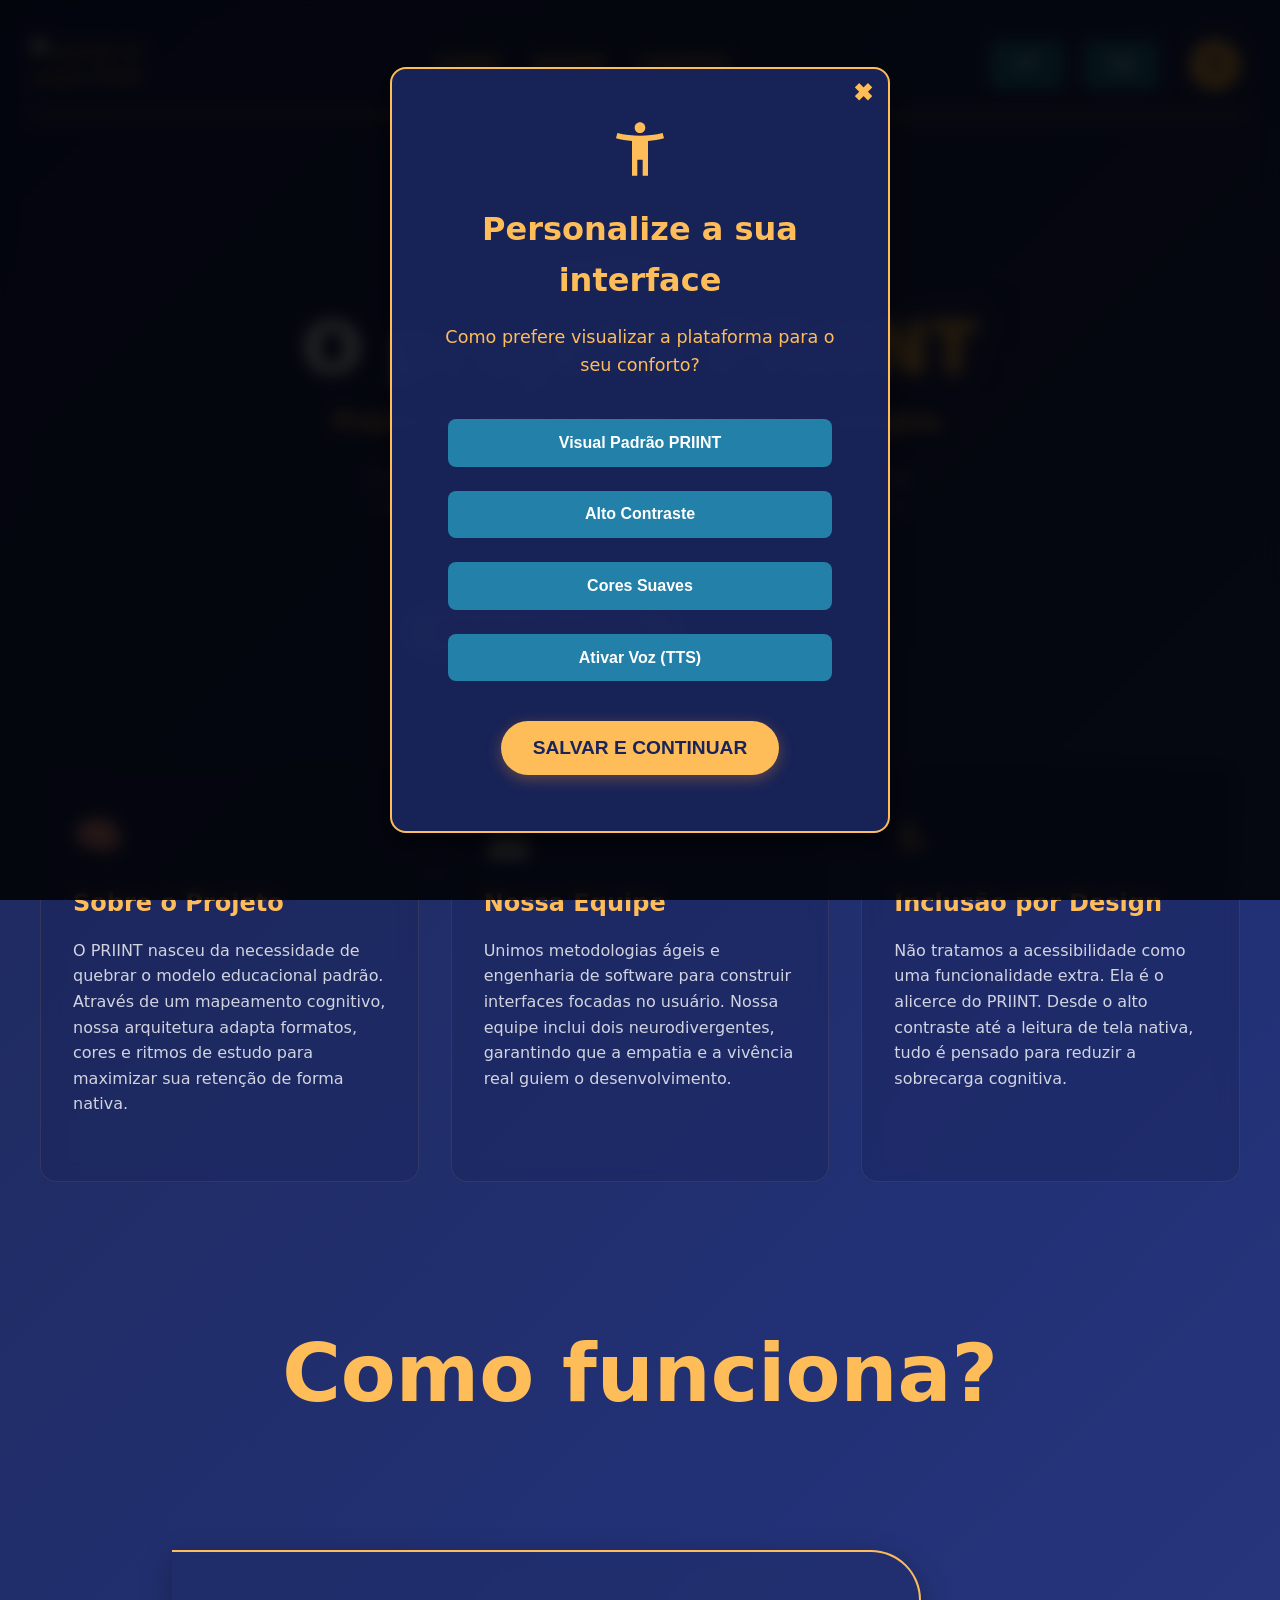
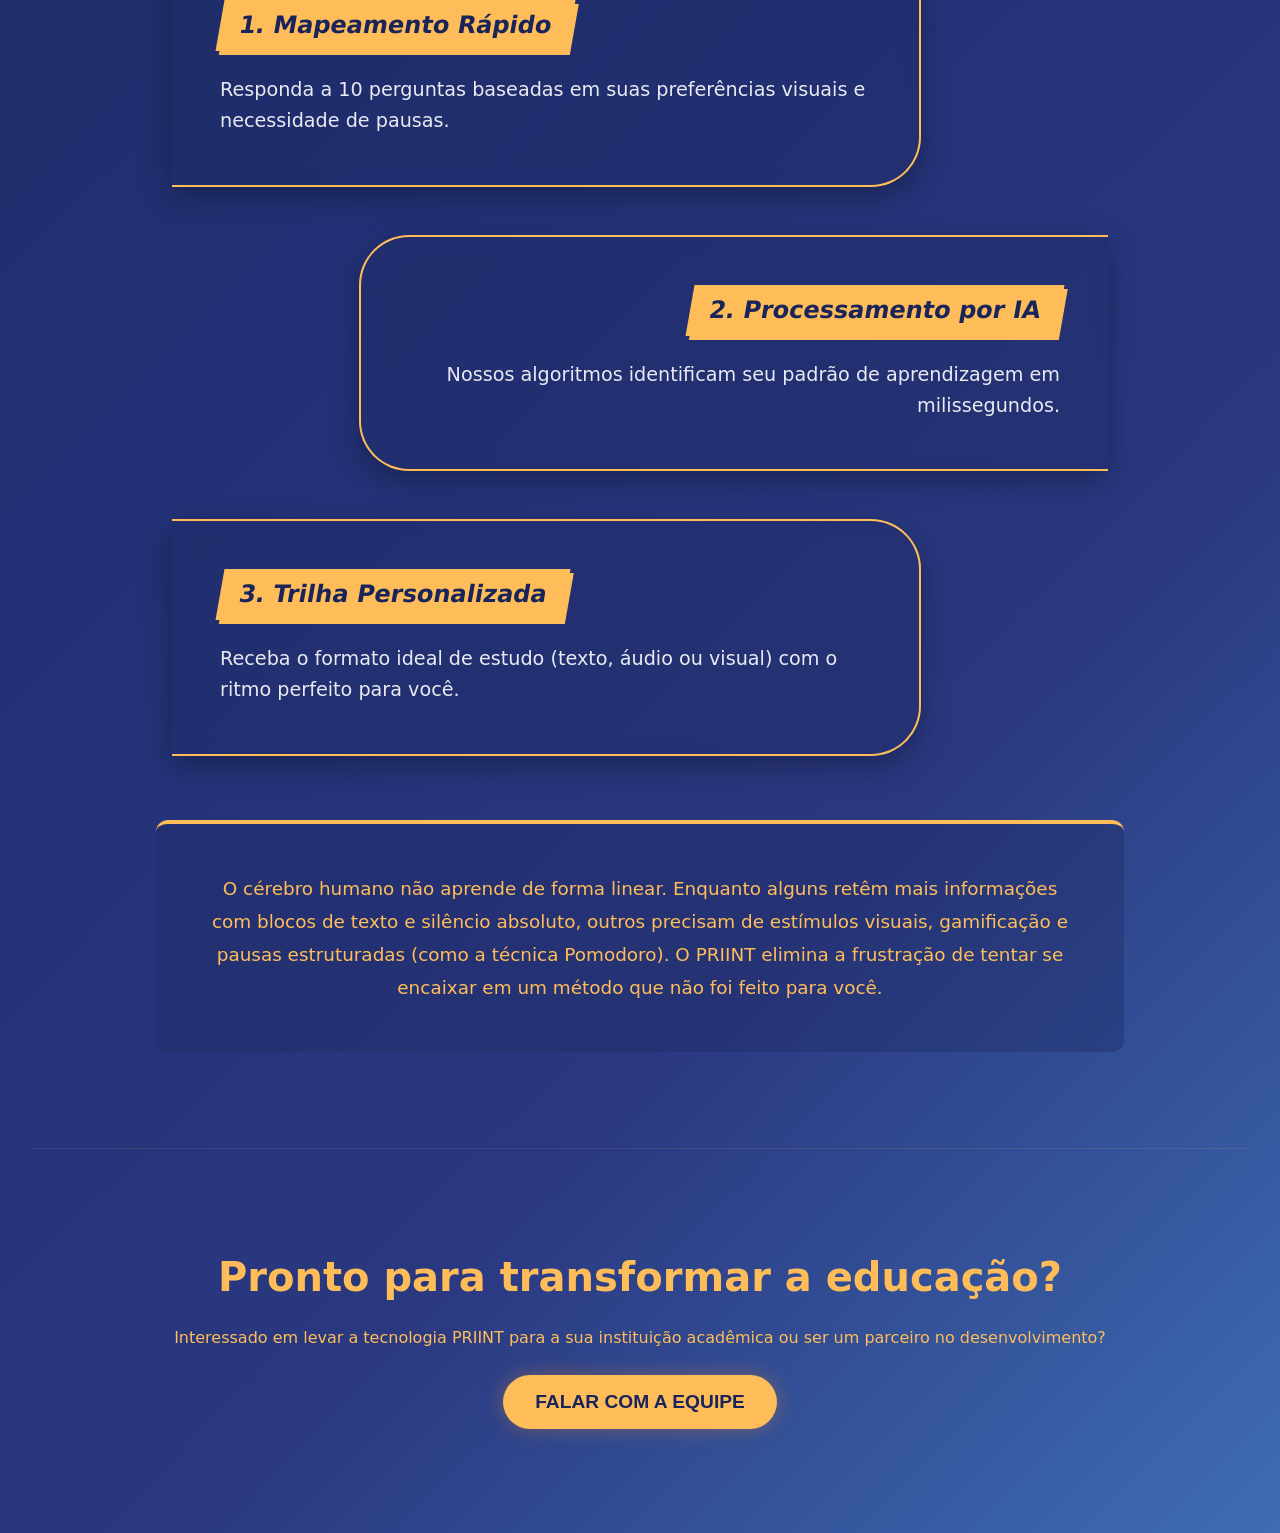
==== index.html @ 833e6814 "website changes" ====
<!DOCTYPE html>
<html lang="pt-br">
<head>
    <meta charset="UTF-8">
    <meta name="viewport" content="width=device-width, initial-scale=1.0">
    <title>O projeto PRIINT</title>
    <link rel="stylesheet" href="homepage.css">
</head>
<body>
    <header>
        <div class="logo">
            <img src="logo.png" alt="Logotipo do projeto PRIINT">
        </div>

        <nav aria-label="Menu principal">
            <ul>
                <li><a href="#sobre">Sobre</a></li>
                <li><a href="#equipe">Equipe</a></li>
                <li><a href="#contato">Contato</a></li>
            </ul>
        </nav>

        <div class="header-controls">
            <div class="langbutton" aria-label="Seleção de idioma">
                <button onclick="changeLanguage('pt')" aria-label="Mudar idioma para Português">PT</button>
                <button onclick="changeLanguage('en')" aria-label="Switch language to English">EN</button>
            </div>
            <button class="a11y-toggle-btn" onclick="openA11yModal()" aria-label="Abrir opções de acessibilidade">
                 <svg xmlns="http://www.w3.org/2000/svg" width="28" height="28" viewBox="0 0 24 24" fill="currentColor"><path d="M20.5 6c-2.61.7-5.67 1-8.5 1s-5.89-.3-8.5-1L3 8c1.86.5 4 .83 6 1v13h2v-6h2v6h2V9c2-.17 4.14-.5 6-1l-.5-2zM12 6c1.1 0 2-.9 2-2s-.9-2-2-2-2 .9-2 2 .9 2 2 2z"/></svg>
            </button>
        </div>
    </header>

    <main id="app">
        
        <div id="step-accessibility" class="modal-overlay" style="display: flex;">
            <div class="modal-content relative-box">
                <button class="close-modal-btn" onclick="closeA11yModal()" aria-label="Fechar configurações">✖</button>
                <svg aria-hidden="true" style="width: 4rem; height: 4rem; margin-bottom: 1rem; color: var(--text-color);" xmlns="http://www.w3.org/2000/svg" viewBox="0 0 24 24" fill="currentColor"><path d="M20.5 6c-2.61.7-5.67 1-8.5 1s-5.89-.3-8.5-1L3 8c1.86.5 4 .83 6 1v13h2v-6h2v6h2V9c2-.17 4.14-.5 6-1l-.5-2zM12 6c1.1 0 2-.9 2-2s-.9-2-2-2-2 .9-2 2 .9 2 2 2z"/></svg>

                <h2 id="a11y-title">Personalize a sua interface</h2>
                <p>Como prefere visualizar a plataforma para o seu conforto?</p>
        
                <div class="btn-group" style="display: flex; flex-direction: column; gap: 0.5rem; margin-bottom: 1.5rem;">
                    <button onclick="setTheme('default')" aria-label="Restaurar visual padrão">Visual Padrão PRIINT</button>
                    <button onclick="setTheme('high-contrast')" aria-label="Aplicar Alto Contraste">Alto Contraste</button>
                    <button onclick="setTheme('low-stimulus')" aria-label="Aplicar Cores Suaves">Cores Suaves</button>
                    <button id="btn-tts" onclick="enableTTS()" aria-label="Ativar Leitor de Ecrã por voz">Ativar Voz (TTS)</button>
                </div>
        
                <button class="primary-btn" onclick="closeA11yModal()" aria-label="Salvar e fechar">Salvar e Continuar</button>
            </div>
        </div> <section id="homepage-content">
            
            <div class="hero-section">
                <div class="hero-badge">Acessibilidade & IA 🚀</div>
                <h1 class="hero-title">O projeto <span>PRIINT</span></h1>
                <p class="hero-subtitle">Projeto de Integração Internacional Tecnológica.</p>
                <p class="hero-text">Construímos jornadas de aprendizado que se moldam ao seu cérebro, não o contrário. Descubra como nossa IA adapta o conhecimento para o seu foco.</p>
                
                <div class="hero-actions">
                    <button class="primary-btn glow-effect" onclick="goToQuestionnaire()">Iniciar Mapeamento</button>
                    <a href="#sobre" class="secondary-btn">Conheça o Sistema</a>
                </div>
            </div>

            <div class="content-grid">
                <section id="sobre" class="glass-card">
                    <div class="card-icon">🧠</div>
                    <h2>Sobre o Projeto</h2>
                    <p>O PRIINT nasceu da necessidade de quebrar o modelo educacional padrão. Através de um mapeamento cognitivo, nossa arquitetura adapta formatos, cores e ritmos de estudo para maximizar sua retenção de forma nativa.</p>
                </section>

                <section id="equipe" class="glass-card">
                    <div class="card-icon">💻</div>
                    <h2>Nossa Equipe</h2>
                    <p>Unimos metodologias ágeis e engenharia de software para construir interfaces focadas no usuário. Nossa equipe inclui dois neurodivergentes, garantindo que a empatia e a vivência real guiem o desenvolvimento.</p>
                </section>

                <section id="inclusao" class="glass-card">
                    <div class="card-icon">♿</div>
                    <h2>Inclusão por Design</h2>
                    <p>Não tratamos a acessibilidade como uma funcionalidade extra. Ela é o alicerce do PRIINT. Desde o alto contraste até a leitura de tela nativa, tudo é pensado para reduzir a sobrecarga cognitiva.</p>
                </section>
            </div>

            <section id="como-funciona" class="scroll-section">
                <h2 class="section-title fade-in">Como funciona?</h2>
                
                <div class="steps-container">
                    <div class="step-item fade-in">
                        <span class="marca-texto">1. Mapeamento Rápido</span>
                        <p>Responda a 10 perguntas baseadas em suas preferências visuais e necessidade de pausas.</p>
                    </div>
                    
                    <div class="step-item fade-in" style="transition-delay: 0.2s;">
                        <span class="marca-texto">2. Processamento por IA</span>
                        <p>Nossos algoritmos identificam seu padrão de aprendizagem em milissegundos.</p>
                    </div>
                    
                    <div class="step-item fade-in" style="transition-delay: 0.4s;">
                        <span class="marca-texto">3. Trilha Personalizada</span>
                        <p>Receba o formato ideal de estudo (texto, áudio ou visual) com o ritmo perfeito para você.</p>
                    </div>
                </div>

                <div class="long-explanation fade-in">
                    <p>O cérebro humano não aprende de forma linear. Enquanto alguns retêm mais informações com blocos de texto e silêncio absoluto, outros precisam de estímulos visuais, gamificação e pausas estruturadas (como a técnica Pomodoro). O PRIINT elimina a frustração de tentar se encaixar em um método que não foi feito para você.</p>
                </div>
            </section>

            <section id="contato" class="contact-section fade-in">
                <h2>Pronto para transformar a educação?</h2>
                <p>Interessado em levar a tecnologia PRIINT para a sua instituição acadêmica ou ser um parceiro no desenvolvimento?</p>
                <button class="primary-btn glow-effect" style="margin-top: 1.5rem;">Falar com a Equipe</button>
            </section>
            
        </section>
                                
<section id="step-questionnaire" aria-labelledby="form-title" style="display: none;">
            <h2 id="form-title" style="text-align: center; margin-bottom: 3rem;">Mapeamento de Foco e Retenção</h2>
            
            <form id="assessment-form">
                <fieldset class="question-card active"> 
                    <legend>1. Consigo manter a concentração ao ler textos longos sem interrupções.</legend>
                    <div class="scale-1-to-10" data-question="q1" role="group" aria-label="Escala de 1 a 10"></div>
                </fieldset>

                <fieldset class="question-card">
                    <legend>2. A minha aprendizagem melhora quando o conteúdo é dividido em blocos pequenos.</legend>
                    <div class="scale-1-to-10" data-question="q2" role="group" aria-label="Escala de 1 a 10"></div>
                </fieldset>

                <fieldset class="question-card">
                    <legend>3. Sinto necessidade de fazer pausas frequentes (a cada 15-20 min) para manter o foco.</legend>
                    <div class="scale-1-to-10" data-question="q3" role="group" aria-label="Escala de 1 a 10"></div>
                </fieldset>
  
                <fieldset class="question-card">
                    <legend>4. Distraio-me facilmente com muitos elementos visuais, cores ou ícones na tela.</legend>
                    <div class="scale-1-to-10" data-question="q4" role="group" aria-label="Escala de 1 a 10"></div>
                </fieldset>

                <fieldset class="question-card">
                    <legend>5. Prefiro ouvir uma explicação em áudio do que ler o mesmo conteúdo em texto.</legend>
                    <div class="scale-1-to-10" data-question="q5" role="group" aria-label="Escala de 1 a 10"></div>
                </fieldset>

                <fieldset class="question-card">
                    <legend>6. Tenho dificuldade em organizar por onde começar a estudar um tema novo.</legend>
                    <div class="scale-1-to-10" data-question="q6" role="group" aria-label="Escala de 1 a 10"></div>
                </fieldset>

                <fieldset class="question-card">
                    <legend>7. Entendo melhor o conteúdo quando ele é apresentado em tópicos e listas em vez de parágrafos.</legend>
                    <div class="scale-1-to-10" data-question="q7" role="group" aria-label="Escala de 1 a 10"></div>
                </fieldset>

                <fieldset class="question-card">
                    <legend>8. Sinto cansaço visual rápido ao ler em telas com fundo muito claro ou muito brilhante.</legend>
                    <div class="scale-1-to-10" data-question="q8" role="group" aria-label="Escala de 1 a 10"></div>
                </fieldset>

                <fieldset class="question-card">
                    <legend>9. Consigo lembrar facilmente do que estudei no dia anterior sem precisar de revisão.</legend>
                    <div class="scale-1-to-10" data-question="q9" role="group" aria-label="Escala de 1 a 10"></div>
                </fieldset>

                <fieldset class="question-card">
                    <legend>10. Imagens, diagramas e vídeos são essenciais para eu entender conceitos complexos.</legend>
                    <div class="scale-1-to-10" data-question="q10" role="group" aria-label="Escala de 1 a 10"></div>
                </fieldset>

                <div id="final-submit-container" style="display: none; text-align: center; margin-top: 3rem;">
                    <button class="primary-btn" onclick="submitToAI(event)">Finalizar Mapeamento e Gerar Estudo</button>
                </div>
            </form>
        </section>

        <div id="auth-modal" class="modal-overlay">
            <div class="modal-content relative-box">
                <h2>Seu perfil está pronto! 🚀</h2>
                <p>Crie uma conta rápida para salvar seu mapeamento cognitivo e gerar seu plano de estudos.</p>
                <form id="auth-form" onsubmit="finalizeRegistration(event)">
                    <input type="text" placeholder="Como prefere ser chamado?" aria-label="Nome">
                    <input type="email" placeholder="Seu melhor e-mail" required aria-label="Email">
                    <input type="password" placeholder="Crie uma senha" required aria-label="Senha">
                    <input type="text" placeholder="Qual a sua identidade de gênero?" aria-label="Identidade de Gênero" autocomplete="gender">
                    <button type="submit" class="primary-btn" style="width: 100%;">Salvar Meu Perfil e Entrar</button>
                </form>
            </div>
        </div>

    </main>
    <script src="homepage.js" defer></script>
</body>
</html>
---- homepage.css ----
/* =========================================
   1. VARIÁVEIS DE TEMA (Global State)
========================================= */
:root {
    --bg-gradient: linear-gradient(135deg, #19245b 0%, #202c64 25%, #223176 50%, #2a3880 75%, #3e6db4 100%);
    --bg-color-fallback: #19245b;
    --text-color: #ffbd59; 
    --primary-color: #ffbd59; 
    --button-bg: #2380a8; 
    --button-text: #ffffff;
    --font-base: 'Segoe UI', system-ui, sans-serif;
}

body.high-contrast {
    --bg-gradient: linear-gradient(135deg, #000000 0%, #111111 100%); 
    --bg-color-fallback: #000000;
    --text-color: #ffffff;
    --primary-color: #ffff00;
    --button-bg: #ffffff;
    --button-text: #000000;
}

body.low-stimulus {
    --bg-gradient: linear-gradient(135deg, #fdf6e3 0%, #f4ebd0 100%);
    --bg-color-fallback: #fdf6e3; 
    --text-color: #4b5320;
    --primary-color: #6c7a89;
    --button-bg: #80ced6;
    --button-text: #222222;
}

/* =========================================
   2. BASE
========================================= */
* {
    margin: 0;
    padding: 0;
    box-sizing: border-box;
}

html {
    scroll-behavior: smooth;
}

body {
    background: var(--bg-color-fallback);
    background: var(--bg-gradient); 
    color: var(--text-color);
    font-family: var(--font-base);
    line-height: 1.6;
    min-height: 100vh; 
    transition: all 0.3s ease;
    padding: 2rem;
    overflow-x: hidden;
}

/* =========================================
   3. HEADER
========================================= */
header {
    display: flex;
    justify-content: space-between;
    align-items: center;
    margin-bottom: 2rem;
    border-bottom: 2px solid var(--primary-color);
    padding-bottom: 1rem;
}

.logo img { max-width: 150px; height: auto; }

nav ul { display: flex; list-style: none; gap: 2rem; }

nav a {
    color: var(--text-color);
    text-decoration: none;
    font-weight: bold;
    font-size: 1.1rem;
    text-transform: uppercase;
    transition: color 0.3s ease;
}

nav a:hover { color: #ffffff; }

.header-controls { display: flex; align-items: center; gap: 1rem; }

/* =========================================
   4. BOTÕES
========================================= */
button {
    background-color: var(--button-bg);
    color: var(--button-text);
    border: 2px solid transparent;
    padding: 0.8rem 1.5rem;
    margin: 0.5rem;
    font-size: 1rem;
    font-weight: bold;
    cursor: pointer;
    border-radius: 8px;
    transition: transform 0.2s, background-color 0.3s;
}

button:hover, button:focus {
    transform: scale(1.05);
    border-color: var(--primary-color); 
    outline: none;
}

.primary-btn {
    background-color: var(--primary-color);
    color: #19245b;
    padding: 1rem 2rem;
    font-size: 1.2rem;
    border-radius: 50px;
    text-transform: uppercase;
    box-shadow: 0 4px 15px rgba(210, 129, 55, 0.4);
    border: none;
}

.primary-btn:hover {
    background-color: var(--text-color);
    color: #000;
    border-color: transparent;
}

.a11y-toggle-btn {
    background-color: var(--primary-color);
    color: #19245b;
    border-radius: 50%;
    width: 50px;
    height: 50px;
    min-width: 50px;
    font-size: 1.5rem;
    display: flex;
    justify-content: center;
    align-items: center;
    padding: 0;
    box-shadow: 0 4px 10px rgba(0,0,0,0.3);
}

.a11y-toggle-btn:hover {
    background-color: var(--text-color);
    transform: scale(1.1);
}

/* =========================================
   5. MODAIS (Welcome e Auth)
========================================= */
.modal-overlay {
    display: none; 
    position: fixed;
    top: 0;
    left: 0;
    width: 100%;
    height: 100%;
    background-color: rgba(0, 0, 0, 0.85); 
    z-index: 2000; 
    justify-content: center;
    align-items: center;
    backdrop-filter: blur(8px); 
}

.modal-content {
    background-color: var(--bg-color-fallback);
    padding: 3rem;
    border-radius: 16px;
    border: 2px solid var(--primary-color);
    max-width: 500px;
    width: 90%;
    text-align: center;
    box-shadow: 0 10px 30px rgba(0,0,0,0.5);
    background: rgba(25, 36, 91, 0.95); 
}

.relative-box { position: relative; }

.close-modal-btn {
    position: absolute;
    top: 10px;
    right: 15px;
    background: transparent;
    color: var(--text-color);
    border: none;
    font-size: 1.5rem;
    padding: 0;
    margin: 0;
    box-shadow: none;
}

.close-modal-btn:hover {
    color: #fff;
    background: transparent;
    border-color: transparent;
    transform: scale(1.2);
}

.modal-content h2 { color: var(--text-color); margin-bottom: 1rem; font-size: 2rem; }
.modal-content p { margin-bottom: 2rem; font-size: 1.1rem; }

.modal-content input {
    width: 100%;
    padding: 1rem;
    margin-bottom: 1rem;
    border: 1px solid var(--primary-color);
    border-radius: 6px;
    background-color: rgba(0, 0, 0, 0.3);
    color: var(--text-color);
    font-family: var(--font-base);
    font-size: 1rem;
}

.modal-content input::placeholder { color: rgba(255, 189, 89, 0.5); }
.modal-content input:focus { outline: none; border-color: var(--button-bg); box-shadow: 0 0 8px var(--button-bg); }

/* =========================================
   6. HOMEPAGE
========================================= */
#homepage-content section { transition: transform 0.3s; }
#homepage-content section:hover { transform: translateY(-5px); }

/* =========================================
   7. QUESTIONÁRIO
========================================= */
fieldset {
    border: none;
    margin-bottom: 3rem; 
    padding: 1.5rem;
    background-color: rgba(32, 44, 100, 0.4); 
    border-radius: 12px;
}

legend {
    font-weight: bold;
    margin-bottom: 2rem; 
    font-size: 1.2rem;
    color: var(--text-color); 
    background-color: var(--bg-color-fallback); 
    border: 2px solid var(--primary-color);
    padding: 0.5rem 1rem;
    border-radius: 8px;
}

.question-card {
    display: none;
    opacity: 0;
    transition: opacity 0.5s ease;
    text-align: center; 
}

.question-card.active {
    display: flex;
    flex-direction: column;
    align-items: center;
    justify-content: center;
    min-height: 40vh; 
    opacity: 1;
}

.question-card legend {
    font-size: 2.5rem; 
    margin-bottom: 3rem;
    max-width: 800px; 
    text-align: center;
    line-height: 1.3;
}

.scale-1-to-10 {
    display: flex;
    justify-content: center; 
    gap: 3rem; 
    width: 100%;
    position: relative;
    padding-top: 20px;
}

.scale-btn {
    position: relative;
    z-index: 1;
    width: 40px;  
    height: 40px; 
    min-width: 40px; 
    padding: 0; 
    border-radius: 50%;
    background-color: var(--bg-color-fallback); 
    border: 2px solid var(--primary-color); 
    color: transparent; 
    cursor: pointer;
    transition: all 0.2s ease;
}

.scale-btn::after {
    content: attr(data-val); 
    position: absolute;
    top: -28px; 
    left: 50%;
    transform: translateX(-50%);
    color: var(--text-color);
    font-size: 1rem; 
    font-weight: bold;
}

.scale-btn:hover {
    transform: scale(1.2);
    background-color: var(--button-bg); 
}

.scale-btn.selected {
    background-color: var(--text-color); 
    border-color: var(--text-color);
    box-shadow: 0 0 15px var(--text-color); 
    transform: scale(1.3);
}
/* =========================================
   8. HERO SECTION E CARDS (O Novo Visual)
========================================= */

/* Hero Section */
.hero-section {
    text-align: center;
    padding: 6rem 1rem 4rem 1rem;
    max-width: 900px;
    margin: 0 auto;
    position: relative;
}

.hero-badge {
    display: inline-block;
    background-color: rgba(255, 189, 89, 0.15);
    color: var(--text-color);
    padding: 0.5rem 1.2rem;
    border-radius: 20px;
    font-size: 0.9rem;
    font-weight: bold;
    margin-bottom: 1.5rem;
    border: 1px solid rgba(255, 189, 89, 0.3);
}

.hero-title {
    font-size: 4.5rem;
    font-weight: 800;
    line-height: 1.1;
    margin-bottom: 1rem;
    color: #ffffff;
}

.hero-title span {
    color: var(--primary-color);
    text-shadow: 0 0 20px rgba(210, 129, 55, 0.5); /* Efeito neon sutil */
}

.hero-subtitle {
    font-size: 1.4rem;
    font-weight: 600;
    color: var(--text-color);
    margin-bottom: 1.5rem;
}

.hero-text {
    font-size: 1.1rem;
    color: rgba(255, 255, 255, 0.8);
    max-width: 600px;
    margin: 0 auto 3rem auto;
}

.hero-actions {
    display: flex;
    justify-content: center;
    gap: 1.5rem;
    align-items: center;
}

/* Botões do Hero */
.glow-effect {
    box-shadow: 0 0 20px rgba(210, 129, 55, 0.4);
    transition: all 0.3s ease;
}

.glow-effect:hover {
    box-shadow: 0 0 30px rgba(210, 129, 55, 0.8);
    transform: translateY(-3px);
}

.secondary-btn {
    color: var(--text-color);
    text-decoration: none;
    font-weight: bold;
    border-bottom: 2px solid transparent;
    transition: all 0.3s ease;
    padding-bottom: 2px;
}

.secondary-btn:hover {
    border-bottom: 2px solid var(--primary-color);
    color: #ffffff;
}

/* Grid de Conteúdo (Sobre, Equipe, Contato) */
.content-grid {
    display: grid;
    grid-template-columns: repeat(auto-fit, minmax(280px, 1fr));
    gap: 2rem;
    padding: 2rem 0;
    max-width: 1200px;
    margin: 0 auto;
}

/* Glassmorphism Cards */
.glass-card {
    background: rgba(25, 36, 91, 0.4);
    backdrop-filter: blur(10px);
    border: 1px solid rgba(255, 189, 89, 0.1);
    border-radius: 16px;
    padding: 2.5rem 2rem;
    text-align: left;
    transition: transform 0.3s ease, border-color 0.3s ease;
}

.glass-card:hover {
    transform: translateY(-8px);
    border-color: rgba(255, 189, 89, 0.4);
}

.card-icon {
    font-size: 2.5rem;
    margin-bottom: 1rem;
}

.glass-card h2 {
    font-size: 1.5rem;
    color: var(--text-color);
    margin-bottom: 1rem;
}

.glass-card p {
    color: rgba(255, 255, 255, 0.8);
    font-size: 1rem;
    margin-bottom: 1.5rem;
}

.contact-btn {
    background-color: transparent;
    color: var(--text-color);
    border: 1px solid var(--primary-color);
    padding: 0.5rem 1rem;
    border-radius: 8px;
    transition: all 0.3s ease;
}

.contact-btn:hover {
    background-color: var(--primary-color);
    color: #19245b;
}

/* Ajuste Responsivo para telas menores */
@media (max-width: 768px) {
    .hero-title { font-size: 3rem; }
    .hero-actions { flex-direction: column; }
}
/* =========================================
   9. SCROLL ANIMATIONS E NOVAS SEÇÕES
========================================= */

/* Classes de Animação Oculta e Revelada */
.fade-in {
    opacity: 0;
    transform: translateY(40px);
    transition: opacity 0.8s ease-out, transform 0.8s ease-out;
}

.fade-in.visible {
    opacity: 1;
    transform: translateY(0);
}

/* Seção: Como Funciona */
.scroll-section {
    padding: 6rem 1rem;
    max-width: 1000px;
    margin: 0 auto;
    text-align: center;
}

.section-title {
    font-size: 5rem;
    color: var(--text-color);
    margin-bottom: 4rem;
    padding-bottom: 3rem;
}

/* Container que atua como um "Tubo Central" inflexível */
.steps-container {
    display: flex;
    flex-direction: column;
    gap: 3rem; 
    
    /* A MÁGICA DA CONTENÇÃO: */
    width: 100%;
    max-width: 1000px; /* O tubo NUNCA passará desse tamanho */
    margin: 0 auto 4rem auto; /* Centraliza o tubo na tela */
    padding: 0 1rem; /* Dá um respiro para telas de celular */
    box-sizing: border-box;
}

/* A Base da "Gaveta" */
.step-item {
    width: 80%; /* Ocupa 80% do TUBO, e não da tela */
    background: rgba(32, 44, 100, 0.4);
    backdrop-filter: blur(8px);
    border: 2px solid var(--primary-color);
    
    display: flex;
    flex-direction: column;
    justify-content: center;
    padding: 3rem; 
    box-shadow: 0 10px 30px rgba(0,0,0,0.3);
    transition: transform 0.3s ease, box-shadow 0.3s ease, border-color 0.3s ease;
}

/* ÍMPARES (Passos 1 e 3) - Colados na ESQUERDA do tubo */
.step-item:nth-child(odd) {
    align-self: flex-start; /* Fica na esquerda dos 1000px */
    border-radius: 0 50px 50px 0; 
    border-left: none; 
    margin-left: 0; /* Zero margem negativa */
    align-items: flex-start; 
    text-align: left;
}

/* PARES (Passo 2) - Colados na DIREITA do tubo */
.step-item:nth-child(even) {
    align-self: flex-end; /* Fica na direita dos 1000px */
    border-radius: 50px 0 0 50px; 
    border-right: none; 
    margin-right: 0; /* Zero margem negativa */
    align-items: flex-end; 
    text-align: right;
}

/* Efeito suave ao passar o mouse */
.step-item:hover {
    transform: scale(1.02);
    box-shadow: 0 0 30px rgba(255, 189, 89, 0.4);
    border-color: var(--text-color);
}

.step-item p {
    font-size: 1.2rem;
    color: rgba(255, 255, 255, 0.9);
    margin-top: 1.5rem;
    padding: 0;
    border: none;
    line-height: 1.6;
}

/* O Efeito Marca Texto */
.marca-texto {
    display: inline-block;
    font-size: 1.5rem;
    font-weight: bold;
    color: #19245b; 
    background-color: var(--text-color); 
    padding: 0.4rem 1.2rem;
    transform: skew(-10deg); 
    box-shadow: 4px 4px 0px var(--primary-color);
}

.long-explanation {
    background: rgba(32, 44, 100, 0.4);
    padding: 3rem;
    border-radius: 12px;
    border-top: 4px solid var(--primary-color);
    font-size: 1.15rem;
    line-height: 1.8;
}

/* Seção de Contato Final */
.contact-section {
    padding: 6rem 1rem 4rem 1rem;
    text-align: center;
    border-top: 1px solid rgba(255, 189, 89, 0.1);
}

.contact-section h2 {
    font-size: 2.5rem;
    color: var(--text-color);
    margin-bottom: 1rem;
}
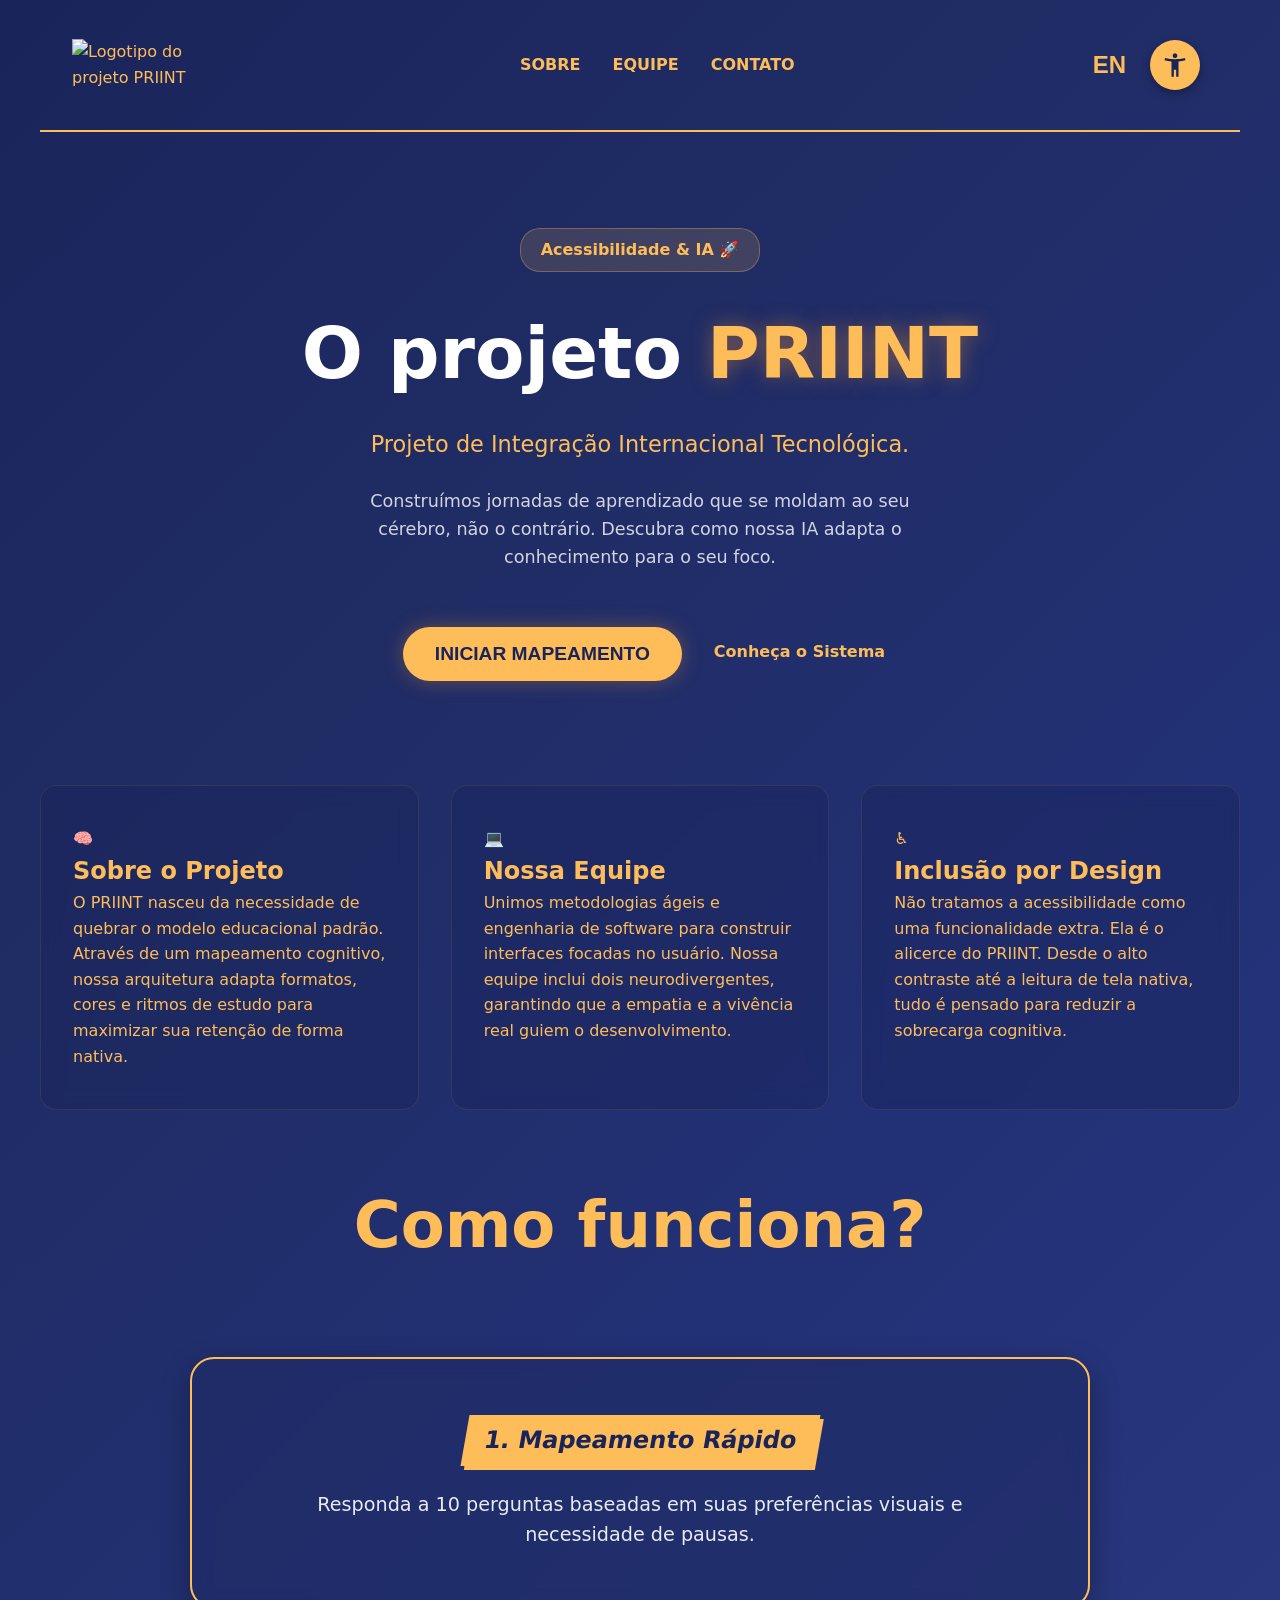
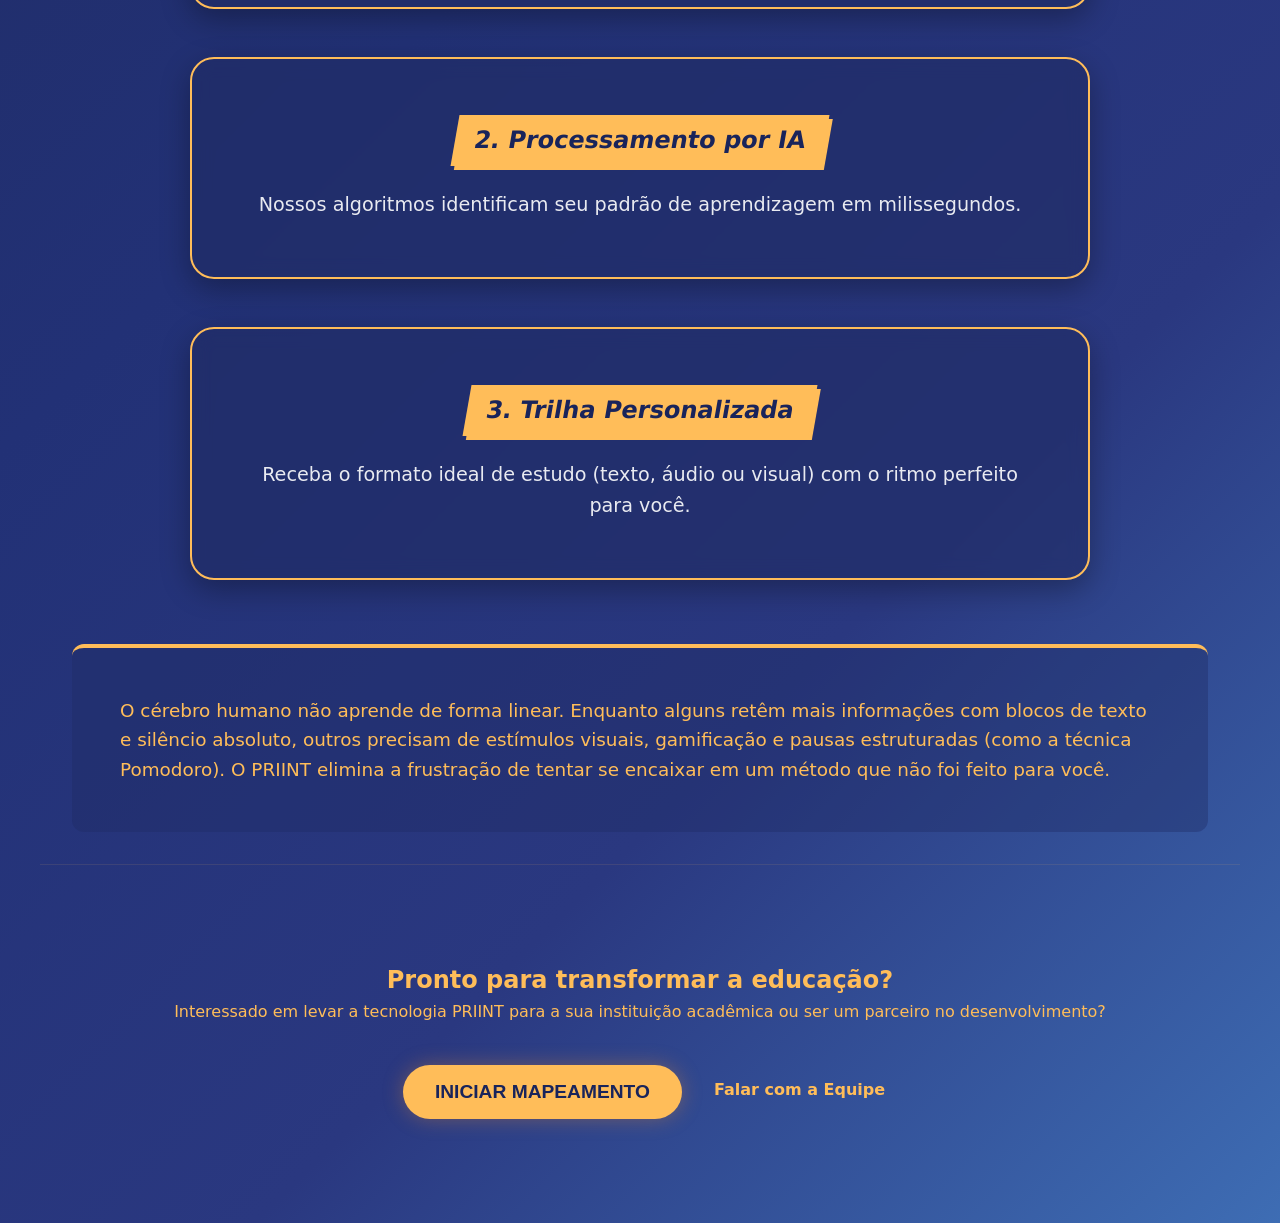
==== commit 44163f53: "Refactor index.html for accessibility and localization" ====
--- a/index.html
+++ b/index.html
@@ -7,24 +7,21 @@
     <link rel="stylesheet" href="homepage.css">
 </head>
 <body>
-    <header>
-        <div class="logo">
+    <header class="container">
+        <div class="logo" style="cursor: pointer;" onclick="handleHomeNavigation(event, 'top')" aria-label="Voltar para a página inicial" tabindex="0">
             <img src="logo.png" alt="Logotipo do projeto PRIINT">
         </div>
 
         <nav aria-label="Menu principal">
             <ul>
-                <li><a href="#sobre">Sobre</a></li>
-                <li><a href="#equipe">Equipe</a></li>
-                <li><a href="#contato">Contato</a></li>
+                <li><a href="#sobre" onclick="handleHomeNavigation(event, 'sobre')" data-i18n="navAbout">Sobre</a></li>
+                <li><a href="#equipe" onclick="handleHomeNavigation(event, 'equipe')" data-i18n="navServices">Equipe</a></li>
+                <li><a href="#contato" onclick="handleHomeNavigation(event, 'contato')" data-i18n="navContact">Contato</a></li>
             </ul>
         </nav>
 
         <div class="header-controls">
-            <div class="langbutton" aria-label="Seleção de idioma">
-                <button onclick="changeLanguage('pt')" aria-label="Mudar idioma para Português">PT</button>
-                <button onclick="changeLanguage('en')" aria-label="Switch language to English">EN</button>
-            </div>
+            <button id="btn-lang-toggle" class="clean-flag-btn" onclick="toggleLanguage()" aria-label="Mudar Idioma" style="font-weight: 900; font-size: 1.5rem; color: var(--text-color);">EN</button>
             <button class="a11y-toggle-btn" onclick="openA11yModal()" aria-label="Abrir opções de acessibilidade">
                  <svg xmlns="http://www.w3.org/2000/svg" width="28" height="28" viewBox="0 0 24 24" fill="currentColor"><path d="M20.5 6c-2.61.7-5.67 1-8.5 1s-5.89-.3-8.5-1L3 8c1.86.5 4 .83 6 1v13h2v-6h2v6h2V9c2-.17 4.14-.5 6-1l-.5-2zM12 6c1.1 0 2-.9 2-2s-.9-2-2-2-2 .9-2 2 .9 2 2 2z"/></svg>
             </button>
@@ -32,166 +29,153 @@
     </header>
 
     <main id="app">
-        
-        <div id="step-accessibility" class="modal-overlay" style="display: flex;">
+        <div id="step-accessibility" class="modal-overlay">
             <div class="modal-content relative-box">
                 <button class="close-modal-btn" onclick="closeA11yModal()" aria-label="Fechar configurações">✖</button>
                 <svg aria-hidden="true" style="width: 4rem; height: 4rem; margin-bottom: 1rem; color: var(--text-color);" xmlns="http://www.w3.org/2000/svg" viewBox="0 0 24 24" fill="currentColor"><path d="M20.5 6c-2.61.7-5.67 1-8.5 1s-5.89-.3-8.5-1L3 8c1.86.5 4 .83 6 1v13h2v-6h2v6h2V9c2-.17 4.14-.5 6-1l-.5-2zM12 6c1.1 0 2-.9 2-2s-.9-2-2-2-2 .9-2 2 .9 2 2 2z"/></svg>
 
-                <h2 id="a11y-title">Personalize a sua interface</h2>
-                <p>Como prefere visualizar a plataforma para o seu conforto?</p>
+                <h2 id="a11y-title" data-i18n="a11yTitle">Personalize a sua interface</h2>
+                <p data-i18n="a11yDesc">Como prefere visualizar a plataforma para o seu conforto?</p>
         
                 <div class="btn-group" style="display: flex; flex-direction: column; gap: 0.5rem; margin-bottom: 1.5rem;">
-                    <button onclick="setTheme('default')" aria-label="Restaurar visual padrão">Visual Padrão PRIINT</button>
-                    <button onclick="setTheme('high-contrast')" aria-label="Aplicar Alto Contraste">Alto Contraste</button>
-                    <button onclick="setTheme('low-stimulus')" aria-label="Aplicar Cores Suaves">Cores Suaves</button>
-                    <button id="btn-tts" onclick="enableTTS()" aria-label="Ativar Leitor de Ecrã por voz">Ativar Voz (TTS)</button>
+                    <button onclick="setTheme('default')" data-i18n="a11yBtnDefault">Visual Padrão PRIINT</button>
+                    <button onclick="setTheme('high-contrast')" data-i18n="a11yBtnContrast">Alto Contraste</button>
+                    <button onclick="setTheme('low-stimulus')" data-i18n="a11yBtnSoft">Cores Suaves</button>
+                    <button id="btn-tts" onclick="enableTTS()" data-i18n="a11yBtnTTS">Ativar Voz (TTS)</button>
                 </div>
         
-                <button class="primary-btn" onclick="closeA11yModal()" aria-label="Salvar e fechar">Salvar e Continuar</button>
+                <button class="primary-btn" onclick="closeA11yModal()" data-i18n="a11yBtnSave">Salvar e Continuar</button>
             </div>
-        </div> <section id="homepage-content">
-            
-            <div class="hero-section">
-                <div class="hero-badge">Acessibilidade & IA 🚀</div>
-                <h1 class="hero-title">O projeto <span>PRIINT</span></h1>
-                <p class="hero-subtitle">Projeto de Integração Internacional Tecnológica.</p>
-                <p class="hero-text">Construímos jornadas de aprendizado que se moldam ao seu cérebro, não o contrário. Descubra como nossa IA adapta o conhecimento para o seu foco.</p>
+        </div> 
+
+        <section id="homepage-content">
+            <div class="hero-section container">
+                <div class="hero-badge" data-i18n="heroBadge">Acessibilidade & IA 🚀</div>
+                <h1 class="hero-title" data-i18n="heroTitle">O projeto <span>PRIINT</span></h1>
+                <p class="hero-subtitle" data-i18n="heroSubtitle">Projeto de Integração Internacional Tecnológica.</p>
+                <p class="hero-text" data-i18n="heroText">Construímos jornadas de aprendizado que se moldam ao seu cérebro, não o contrário. Descubra como nossa IA adapta o conhecimento para o seu foco.</p>
                 
                 <div class="hero-actions">
-                    <button class="primary-btn glow-effect" onclick="goToQuestionnaire()">Iniciar Mapeamento</button>
-                    <a href="#sobre" class="secondary-btn">Conheça o Sistema</a>
+                    <button class="primary-btn glow-effect" onclick="goToQuestionnaire()" data-i18n="btnStart">Iniciar Mapeamento</button>
+                    <a href="#sobre" class="secondary-btn" data-i18n="btnSystem">Conheça o Sistema</a>
                 </div>
             </div>
 
-            <div class="content-grid">
+            <div class="content-grid container">
                 <section id="sobre" class="glass-card">
                     <div class="card-icon">🧠</div>
-                    <h2>Sobre o Projeto</h2>
-                    <p>O PRIINT nasceu da necessidade de quebrar o modelo educacional padrão. Através de um mapeamento cognitivo, nossa arquitetura adapta formatos, cores e ritmos de estudo para maximizar sua retenção de forma nativa.</p>
+                    <h2 data-i18n="card1Title">Sobre o Projeto</h2>
+                    <p data-i18n="card1Text">O PRIINT nasceu da necessidade de quebrar o modelo educacional padrão. Através de um mapeamento cognitivo, nossa arquitetura adapta formatos, cores e ritmos de estudo para maximizar sua retenção de forma nativa.</p>
                 </section>
-
                 <section id="equipe" class="glass-card">
                     <div class="card-icon">💻</div>
-                    <h2>Nossa Equipe</h2>
-                    <p>Unimos metodologias ágeis e engenharia de software para construir interfaces focadas no usuário. Nossa equipe inclui dois neurodivergentes, garantindo que a empatia e a vivência real guiem o desenvolvimento.</p>
+                    <h2 data-i18n="card2Title">Nossa Equipe</h2>
+                    <p data-i18n="card2Text">Unimos metodologias ágeis e engenharia de software para construir interfaces focadas no usuário. Nossa equipe inclui dois neurodivergentes, garantindo que a empatia e a vivência real guiem o desenvolvimento.</p>
                 </section>
-
                 <section id="inclusao" class="glass-card">
                     <div class="card-icon">♿</div>
-                    <h2>Inclusão por Design</h2>
-                    <p>Não tratamos a acessibilidade como uma funcionalidade extra. Ela é o alicerce do PRIINT. Desde o alto contraste até a leitura de tela nativa, tudo é pensado para reduzir a sobrecarga cognitiva.</p>
+                    <h2 data-i18n="card3Title">Inclusão por Design</h2>
+                    <p data-i18n="card3Text">Não tratamos a acessibilidade como uma funcionalidade extra. Ela é o alicerce do PRIINT. Desde o alto contraste até a leitura de tela nativa, tudo é pensado para reduzir a sobrecarga cognitiva.</p>
                 </section>
             </div>
 
-            <section id="como-funciona" class="scroll-section">
-                <h2 class="section-title fade-in">Como funciona?</h2>
+            <section id="como-funciona" class="container">
+                <h2 class="section-title fade-in" style="text-align: center;" data-i18n="howTitle">Como funciona?</h2>
                 
-                <div class="steps-container">
+                <div class="steps-wrapper">
                     <div class="step-item fade-in">
-                        <span class="marca-texto">1. Mapeamento Rápido</span>
-                        <p>Responda a 10 perguntas baseadas em suas preferências visuais e necessidade de pausas.</p>
+                        <span class="marca-texto" data-i18n="step1Title">1. Mapeamento Rápido</span>
+                        <p data-i18n="step1Text">Responda a 10 perguntas baseadas em suas preferências visuais e necessidade de pausas.</p>
                     </div>
-                    
                     <div class="step-item fade-in" style="transition-delay: 0.2s;">
-                        <span class="marca-texto">2. Processamento por IA</span>
-                        <p>Nossos algoritmos identificam seu padrão de aprendizagem em milissegundos.</p>
+                        <span class="marca-texto" data-i18n="step2Title">2. Processamento por IA</span>
+                        <p data-i18n="step2Text">Nossos algoritmos identificam seu padrão de aprendizagem em milissegundos.</p>
                     </div>
-                    
                     <div class="step-item fade-in" style="transition-delay: 0.4s;">
-                        <span class="marca-texto">3. Trilha Personalizada</span>
-                        <p>Receba o formato ideal de estudo (texto, áudio ou visual) com o ritmo perfeito para você.</p>
+                        <span class="marca-texto" data-i18n="step3Title">3. Trilha Personalizada</span>
+                        <p data-i18n="step3Text">Receba o formato ideal de estudo (texto, áudio ou visual) com o ritmo perfeito para você.</p>
                     </div>
                 </div>
-
-                <div class="long-explanation fade-in">
-                    <p>O cérebro humano não aprende de forma linear. Enquanto alguns retêm mais informações com blocos de texto e silêncio absoluto, outros precisam de estímulos visuais, gamificação e pausas estruturadas (como a técnica Pomodoro). O PRIINT elimina a frustração de tentar se encaixar em um método que não foi feito para você.</p>
+                
+                <div class="long-explanation fade-in" style="margin-top: 4rem;">
+                    <p data-i18n="longExp">O cérebro humano não aprende de forma linear. Enquanto alguns retêm mais informações com blocos de texto e silêncio absoluto, outros precisam de estímulos visuais, gamificação e pausas estruturadas (como a técnica Pomodoro). O PRIINT elimina a frustração de tentar se encaixar em um método que não foi feito para você.</p>
                 </div>
             </section>
 
-            <section id="contato" class="contact-section fade-in">
-                <h2>Pronto para transformar a educação?</h2>
-                <p>Interessado em levar a tecnologia PRIINT para a sua instituição acadêmica ou ser um parceiro no desenvolvimento?</p>
-                <button class="primary-btn glow-effect" style="margin-top: 1.5rem;">Falar com a Equipe</button>
+            <section id="contato" class="contact-section fade-in container">
+                <h2 data-i18n="contactTitle">Pronto para transformar a educação?</h2>
+                <p data-i18n="contactText">Interessado em levar a tecnologia PRIINT para a sua instituição acadêmica ou ser um parceiro no desenvolvimento?</p>
+                
+                <div class="hero-actions" style="margin-top: 2rem;">
+                    <button class="primary-btn glow-effect" onclick="goToQuestionnaire()" data-i18n="btnStart">Iniciar Mapeamento</button>
+                    <a href="mailto:valengamateus1@gmail.com" class="secondary-btn" data-i18n="btnContact">Falar com a Equipe</a>
+                </div>
             </section>
-            
-        </section>
-                                
-<section id="step-questionnaire" aria-labelledby="form-title" style="display: none;">
-            <h2 id="form-title" style="text-align: center; margin-bottom: 3rem;">Mapeamento de Foco e Retenção</h2>
-            
+        </section>                        
+        <section id="step-questionnaire" class="container" aria-labelledby="form-title" style="display: none;">
+            <h2 id="form-title" style="text-align: center; margin-bottom: 3rem;" data-i18n="questTitle">Mapeamento de Foco e Retenção</h2>
             <form id="assessment-form">
                 <fieldset class="question-card active"> 
-                    <legend>1. Consigo manter a concentração ao ler textos longos sem interrupções.</legend>
-                    <div class="scale-1-to-10" data-question="q1" role="group" aria-label="Escala de 1 a 10"></div>
+                    <legend data-i18n="q1">1. Consigo manter a concentração ao ler textos longos sem interrupções.</legend>
+                    <div class="scale-1-to-10" data-question="q1" role="group"></div>
                 </fieldset>
-
                 <fieldset class="question-card">
-                    <legend>2. A minha aprendizagem melhora quando o conteúdo é dividido em blocos pequenos.</legend>
-                    <div class="scale-1-to-10" data-question="q2" role="group" aria-label="Escala de 1 a 10"></div>
+                    <legend data-i18n="q2">2. A minha aprendizagem melhora quando o conteúdo é dividido em blocos pequenos.</legend>
+                    <div class="scale-1-to-10" data-question="q2" role="group"></div>
                 </fieldset>
-
                 <fieldset class="question-card">
-                    <legend>3. Sinto necessidade de fazer pausas frequentes (a cada 15-20 min) para manter o foco.</legend>
-                    <div class="scale-1-to-10" data-question="q3" role="group" aria-label="Escala de 1 a 10"></div>
+                    <legend data-i18n="q3">3. Sinto necessidade de fazer pausas frequentes (a cada 15-20 min) para manter o foco.</legend>
+                    <div class="scale-1-to-10" data-question="q3" role="group"></div>
                 </fieldset>
-  
                 <fieldset class="question-card">
-                    <legend>4. Distraio-me facilmente com muitos elementos visuais, cores ou ícones na tela.</legend>
-                    <div class="scale-1-to-10" data-question="q4" role="group" aria-label="Escala de 1 a 10"></div>
+                    <legend data-i18n="q4">4. Distraio-me facilmente com muitos elementos visuais, cores ou ícones na tela.</legend>
+                    <div class="scale-1-to-10" data-question="q4" role="group"></div>
                 </fieldset>
-
                 <fieldset class="question-card">
-                    <legend>5. Prefiro ouvir uma explicação em áudio do que ler o mesmo conteúdo em texto.</legend>
-                    <div class="scale-1-to-10" data-question="q5" role="group" aria-label="Escala de 1 a 10"></div>
+                    <legend data-i18n="q5">5. Prefiro ouvir uma explicação em áudio do que ler o mesmo conteúdo em texto.</legend>
+                    <div class="scale-1-to-10" data-question="q5" role="group"></div>
                 </fieldset>
-
                 <fieldset class="question-card">
-                    <legend>6. Tenho dificuldade em organizar por onde começar a estudar um tema novo.</legend>
-                    <div class="scale-1-to-10" data-question="q6" role="group" aria-label="Escala de 1 a 10"></div>
+                    <legend data-i18n="q6">6. Tenho dificuldade em organizar por onde começar a estudar um tema novo.</legend>
+                    <div class="scale-1-to-10" data-question="q6" role="group"></div>
                 </fieldset>
-
                 <fieldset class="question-card">
-                    <legend>7. Entendo melhor o conteúdo quando ele é apresentado em tópicos e listas em vez de parágrafos.</legend>
-                    <div class="scale-1-to-10" data-question="q7" role="group" aria-label="Escala de 1 a 10"></div>
+                    <legend data-i18n="q7">7. Entendo melhor o conteúdo quando ele é apresentado em tópicos e listas em vez de parágrafos.</legend>
+                    <div class="scale-1-to-10" data-question="q7" role="group"></div>
                 </fieldset>
-
                 <fieldset class="question-card">
-                    <legend>8. Sinto cansaço visual rápido ao ler em telas com fundo muito claro ou muito brilhante.</legend>
-                    <div class="scale-1-to-10" data-question="q8" role="group" aria-label="Escala de 1 a 10"></div>
+                    <legend data-i18n="q8">8. Sinto cansaço visual rápido ao ler em telas com fundo muito claro ou muito brilhante.</legend>
+                    <div class="scale-1-to-10" data-question="q8" role="group"></div>
                 </fieldset>
-
                 <fieldset class="question-card">
-                    <legend>9. Consigo lembrar facilmente do que estudei no dia anterior sem precisar de revisão.</legend>
-                    <div class="scale-1-to-10" data-question="q9" role="group" aria-label="Escala de 1 a 10"></div>
+                    <legend data-i18n="q9">9. Consigo lembrar facilmente do que estudei no dia anterior sem precisar de revisão.</legend>
+                    <div class="scale-1-to-10" data-question="q9" role="group"></div>
                 </fieldset>
-
                 <fieldset class="question-card">
-                    <legend>10. Imagens, diagramas e vídeos são essenciais para eu entender conceitos complexos.</legend>
-                    <div class="scale-1-to-10" data-question="q10" role="group" aria-label="Escala de 1 a 10"></div>
+                    <legend data-i18n="q10">10. Imagens, diagramas e vídeos são essenciais para eu entender conceitos complexos.</legend>
+                    <div class="scale-1-to-10" data-question="q10" role="group"></div>
                 </fieldset>
-
                 <div id="final-submit-container" style="display: none; text-align: center; margin-top: 3rem;">
-                    <button class="primary-btn" onclick="submitToAI(event)">Finalizar Mapeamento e Gerar Estudo</button>
+                    <button class="primary-btn" onclick="submitToAI(event)" data-i18n="questSubmitBtn">Finalizar Mapeamento e Gerar Estudo</button>
                 </div>
             </form>
         </section>
 
         <div id="auth-modal" class="modal-overlay">
             <div class="modal-content relative-box">
-                <h2>Seu perfil está pronto! 🚀</h2>
-                <p>Crie uma conta rápida para salvar seu mapeamento cognitivo e gerar seu plano de estudos.</p>
+                <button class="close-modal-btn" onclick="resetApp()" aria-label="Fechar e voltar à tela inicial">✖</button>
+                <h2 data-i18n="authTitle">Seu perfil está pronto! 🚀</h2>
+                <p data-i18n="authDesc">Crie uma conta rápida para salvar seu mapeamento cognitivo e gerar seu plano de estudos.</p>
                 <form id="auth-form" onsubmit="finalizeRegistration(event)">
-                    <input type="text" placeholder="Como prefere ser chamado?" aria-label="Nome">
-                    <input type="email" placeholder="Seu melhor e-mail" required aria-label="Email">
-                    <input type="password" placeholder="Crie uma senha" required aria-label="Senha">
-                    <input type="text" placeholder="Qual a sua identidade de gênero?" aria-label="Identidade de Gênero" autocomplete="gender">
-                    <button type="submit" class="primary-btn" style="width: 100%;">Salvar Meu Perfil e Entrar</button>
+                    <input type="text" data-i18n="authName" placeholder="Como prefere ser chamado?" aria-label="Nome">
+                    <input type="email" data-i18n="authEmail" placeholder="Seu melhor e-mail" required aria-label="Email">
+                    <input type="password" data-i18n="authPass" placeholder="Crie uma senha" required aria-label="Senha">
+                    <input type="text" data-i18n="authGender" placeholder="Qual a sua identidade de gênero?" aria-label="Identidade de Gênero" autocomplete="gender">
+                    <button type="submit" class="primary-btn" style="width: 100%;" data-i18n="authBtn">Salvar Meu Perfil e Entrar</button>
                 </form>
             </div>
         </div>
-
     </main>
     <script src="homepage.js" defer></script>
 </body>
-</html>+</html>
--- a/homepage.css
+++ b/homepage.css
@@ -30,32 +30,41 @@
 }
 
 /* =========================================
-   2. BASE
-========================================= */
-* {
-    margin: 0;
-    padding: 0;
-    box-sizing: border-box;
-}
-
-html {
-    scroll-behavior: smooth;
+   2. BASE E LAYOUT GERAL
+========================================= */
+* { 
+    margin: 0; 
+    padding: 0; 
+    box-sizing: border-box; 
+}
+
+html { 
+    scroll-behavior: smooth; 
+    overflow-x: hidden; 
 }
 
 body {
+    margin: 0; 
+    padding: 0; 
     background: var(--bg-color-fallback);
     background: var(--bg-gradient); 
     color: var(--text-color);
     font-family: var(--font-base);
     line-height: 1.6;
     min-height: 100vh; 
-    transition: all 0.3s ease;
+    overflow-x: hidden; 
+    width: 100%;
+}
+
+.container {
+    max-width: 1200px;
+    margin: 0 auto;
     padding: 2rem;
-    overflow-x: hidden;
-}
-
-/* =========================================
-   3. HEADER
+    width: 100%;
+}
+
+/* =========================================
+   3. CABEÇALHO (HEADER) E NAVEGAÇÃO
 ========================================= */
 header {
     display: flex;
@@ -66,521 +75,532 @@
     padding-bottom: 1rem;
 }
 
-.logo img { max-width: 150px; height: auto; }
-
-nav ul { display: flex; list-style: none; gap: 2rem; }
-
-nav a {
-    color: var(--text-color);
-    text-decoration: none;
-    font-weight: bold;
-    font-size: 1.1rem;
-    text-transform: uppercase;
-    transition: color 0.3s ease;
-}
-
-nav a:hover { color: #ffffff; }
-
-.header-controls { display: flex; align-items: center; gap: 1rem; }
-
-/* =========================================
-   4. BOTÕES
-========================================= */
-button {
-    background-color: var(--button-bg);
-    color: var(--button-text);
-    border: 2px solid transparent;
-    padding: 0.8rem 1.5rem;
-    margin: 0.5rem;
-    font-size: 1rem;
-    font-weight: bold;
+.logo img { 
+    max-width: 150px; 
+    height: auto; 
+}
+
+nav ul { 
+    display: flex; 
+    list-style: none; 
+    gap: 2rem; 
+}
+
+nav a { 
+    color: var(--text-color); 
+    text-decoration: none; 
+    font-weight: bold; 
+    text-transform: uppercase; 
+    transition: color 0.3s ease; 
+}
+
+nav a:hover { 
+    color: #ffffff; 
+}
+
+.header-controls { 
+    display: flex; 
+    align-items: center; 
+    gap: 1rem; 
+}
+
+/* =========================================
+   4. BOTÕES GERAIS E CONTROLES
+========================================= */
+button { 
+    background-color: var(--button-bg); 
+    color: var(--button-text); 
+    border: 2px solid transparent; 
+    padding: 0.8rem 1.5rem; 
+    margin: 0.5rem; 
+    font-size: 1rem; 
+    font-weight: bold; 
+    cursor: pointer; 
+    border-radius: 8px; 
+    transition: transform 0.2s, background-color 0.3s; 
+}
+
+button:hover, 
+button:focus { 
+    transform: scale(1.05); 
+    border-color: var(--primary-color); 
+    outline: none; 
+}
+
+.primary-btn { 
+    background-color: var(--primary-color); 
+    color: #19245b; 
+    padding: 1rem 2rem; 
+    font-size: 1.2rem; 
+    border-radius: 50px; 
+    text-transform: uppercase; 
+    box-shadow: 0 4px 15px rgba(210, 129, 55, 0.4); 
+    border: none; 
+}
+
+.primary-btn:hover { 
+    background-color: var(--text-color); 
+    color: #000; 
+    border-color: transparent; 
+}
+
+.a11y-toggle-btn { 
+    background-color: var(--primary-color); 
+    color: #19245b; 
+    border-radius: 50%; 
+    width: 50px; 
+    height: 50px; 
+    min-width: 50px; 
+    font-size: 1.5rem; 
+    display: flex; 
+    justify-content: center; 
+    align-items: center; 
+    padding: 0; 
+    box-shadow: 0 4px 10px rgba(0,0,0,0.3); 
+}
+
+.a11y-toggle-btn:hover { 
+    background-color: var(--text-color); 
+    transform: scale(1.1); 
+}
+
+.clean-flag-btn {
+    background: transparent;
+    border: none;
+    font-size: 2rem; 
     cursor: pointer;
-    border-radius: 8px;
-    transition: transform 0.2s, background-color 0.3s;
-}
-
-button:hover, button:focus {
-    transform: scale(1.05);
-    border-color: var(--primary-color); 
-    outline: none;
-}
-
-.primary-btn {
-    background-color: var(--primary-color);
-    color: #19245b;
-    padding: 1rem 2rem;
-    font-size: 1.2rem;
-    border-radius: 50px;
-    text-transform: uppercase;
-    box-shadow: 0 4px 15px rgba(210, 129, 55, 0.4);
-    border: none;
-}
-
-.primary-btn:hover {
-    background-color: var(--text-color);
-    color: #000;
+    box-shadow: none;
+    padding: 0;
+    margin: 0;
+    transition: transform 0.2s ease;
+    display: flex;
+    align-items: center;
+    justify-content: center;
+}
+
+.clean-flag-btn:hover {
+    transform: scale(1.2);
+    background: transparent;
     border-color: transparent;
 }
 
-.a11y-toggle-btn {
-    background-color: var(--primary-color);
-    color: #19245b;
-    border-radius: 50%;
-    width: 50px;
-    height: 50px;
-    min-width: 50px;
-    font-size: 1.5rem;
-    display: flex;
-    justify-content: center;
-    align-items: center;
-    padding: 0;
-    box-shadow: 0 4px 10px rgba(0,0,0,0.3);
-}
-
-.a11y-toggle-btn:hover {
-    background-color: var(--text-color);
-    transform: scale(1.1);
-}
-
-/* =========================================
-   5. MODAIS (Welcome e Auth)
-========================================= */
-.modal-overlay {
+/* =========================================
+   5. MODAIS E FORMULÁRIOS
+========================================= */
+.modal-overlay { 
     display: none; 
-    position: fixed;
-    top: 0;
-    left: 0;
-    width: 100%;
-    height: 100%;
+    position: fixed; 
+    top: 0; 
+    left: 0; 
+    width: 100%; 
+    height: 100%; 
     background-color: rgba(0, 0, 0, 0.85); 
     z-index: 2000; 
-    justify-content: center;
-    align-items: center;
+    justify-content: center; 
+    align-items: center; 
     backdrop-filter: blur(8px); 
 }
 
-.modal-content {
-    background-color: var(--bg-color-fallback);
-    padding: 3rem;
-    border-radius: 16px;
-    border: 2px solid var(--primary-color);
-    max-width: 500px;
-    width: 90%;
-    text-align: center;
-    box-shadow: 0 10px 30px rgba(0,0,0,0.5);
+.modal-content { 
     background: rgba(25, 36, 91, 0.95); 
-}
-
-.relative-box { position: relative; }
-
-.close-modal-btn {
-    position: absolute;
-    top: 10px;
-    right: 15px;
-    background: transparent;
-    color: var(--text-color);
-    border: none;
-    font-size: 1.5rem;
-    padding: 0;
-    margin: 0;
-    box-shadow: none;
-}
-
-.close-modal-btn:hover {
-    color: #fff;
-    background: transparent;
-    border-color: transparent;
-    transform: scale(1.2);
-}
-
-.modal-content h2 { color: var(--text-color); margin-bottom: 1rem; font-size: 2rem; }
-.modal-content p { margin-bottom: 2rem; font-size: 1.1rem; }
-
-.modal-content input {
-    width: 100%;
-    padding: 1rem;
-    margin-bottom: 1rem;
-    border: 1px solid var(--primary-color);
-    border-radius: 6px;
-    background-color: rgba(0, 0, 0, 0.3);
-    color: var(--text-color);
-    font-family: var(--font-base);
-    font-size: 1rem;
-}
-
-.modal-content input::placeholder { color: rgba(255, 189, 89, 0.5); }
-.modal-content input:focus { outline: none; border-color: var(--button-bg); box-shadow: 0 0 8px var(--button-bg); }
-
-/* =========================================
-   6. HOMEPAGE
-========================================= */
-#homepage-content section { transition: transform 0.3s; }
-#homepage-content section:hover { transform: translateY(-5px); }
-
-/* =========================================
-   7. QUESTIONÁRIO
-========================================= */
-fieldset {
-    border: none;
+    padding: 3rem; 
+    border-radius: 16px; 
+    border: 2px solid var(--primary-color); 
+    max-width: 500px; 
+    width: 90%; 
+    text-align: center; 
+    box-shadow: 0 10px 30px rgba(0,0,0,0.5); 
+}
+
+.relative-box { 
+    position: relative; 
+}
+
+.close-modal-btn { 
+    position: absolute; 
+    top: 10px; 
+    right: 15px; 
+    background: transparent; 
+    color: var(--text-color); 
+    border: none; 
+    font-size: 1.5rem; 
+    padding: 0; 
+    margin: 0; 
+}
+
+.close-modal-btn:hover { 
+    color: #fff; 
+    background: transparent; 
+    transform: scale(1.2); 
+}
+
+.modal-content h2 { 
+    color: var(--text-color); 
+    margin-bottom: 1rem; 
+    font-size: 2rem; 
+}
+
+.modal-content p { 
+    margin-bottom: 2rem; 
+    font-size: 1.1rem; 
+}
+
+.modal-content input { 
+    width: 100%; 
+    padding: 1rem; 
+    margin-bottom: 1rem; 
+    border: 1px solid var(--primary-color); 
+    border-radius: 6px; 
+    background-color: rgba(0, 0, 0, 0.3); 
+    color: var(--text-color); 
+    font-size: 1rem; 
+}
+
+/* =========================================
+   6. QUESTIONÁRIO E ESCALAS DE NOTAS
+========================================= */
+fieldset { 
+    border: none; 
     margin-bottom: 3rem; 
-    padding: 1.5rem;
+    padding: 1.5rem; 
     background-color: rgba(32, 44, 100, 0.4); 
-    border-radius: 12px;
-}
-
-legend {
-    font-weight: bold;
+    border-radius: 12px; 
+}
+
+legend { 
+    font-weight: bold; 
     margin-bottom: 2rem; 
-    font-size: 1.2rem;
+    font-size: 1.2rem; 
     color: var(--text-color); 
     background-color: var(--bg-color-fallback); 
-    border: 2px solid var(--primary-color);
-    padding: 0.5rem 1rem;
-    border-radius: 8px;
-}
-
-.question-card {
-    display: none;
-    opacity: 0;
-    transition: opacity 0.5s ease;
+    border: 2px solid var(--primary-color); 
+    padding: 0.5rem 1rem; 
+    border-radius: 8px; 
+}
+
+.question-card { 
+    display: none; 
+    opacity: 0; 
+    transition: opacity 0.5s ease; 
     text-align: center; 
 }
 
-.question-card.active {
-    display: flex;
-    flex-direction: column;
-    align-items: center;
-    justify-content: center;
+.question-card.active { 
+    display: flex; 
+    flex-direction: column; 
+    align-items: center; 
+    justify-content: center; 
     min-height: 40vh; 
-    opacity: 1;
-}
-
-.question-card legend {
+    opacity: 1; 
+}
+
+.question-card legend { 
     font-size: 2.5rem; 
-    margin-bottom: 3rem;
+    margin-bottom: 3rem; 
     max-width: 800px; 
-    text-align: center;
-    line-height: 1.3;
-}
-
-.scale-1-to-10 {
-    display: flex;
+    text-align: center; 
+    line-height: 1.3; 
+}
+
+.scale-1-to-10 { 
+    display: flex; 
     justify-content: center; 
     gap: 3rem; 
-    width: 100%;
-    position: relative;
-    padding-top: 20px;
-}
-
-.scale-btn {
-    position: relative;
-    z-index: 1;
-    width: 40px;  
+    width: 100%; 
+    position: relative; 
+    padding-top: 20px; 
+    flex-wrap: wrap;
+}
+
+.scale-btn { 
+    position: relative; 
+    z-index: 1; 
+    width: 40px; 
     height: 40px; 
     min-width: 40px; 
     padding: 0; 
-    border-radius: 50%;
+    border-radius: 50%; 
     background-color: var(--bg-color-fallback); 
     border: 2px solid var(--primary-color); 
     color: transparent; 
-    cursor: pointer;
-    transition: all 0.2s ease;
-}
-
-.scale-btn::after {
+    cursor: pointer; 
+    transition: all 0.2s ease; 
+}
+
+.scale-btn::after { 
     content: attr(data-val); 
-    position: absolute;
+    position: absolute; 
     top: -28px; 
-    left: 50%;
-    transform: translateX(-50%);
-    color: var(--text-color);
+    left: 50%; 
+    transform: translateX(-50%); 
+    color: var(--text-color); 
     font-size: 1rem; 
-    font-weight: bold;
-}
-
-.scale-btn:hover {
-    transform: scale(1.2);
+    font-weight: bold; 
+}
+
+.scale-btn:hover { 
+    transform: scale(1.2); 
     background-color: var(--button-bg); 
 }
 
-.scale-btn.selected {
+.scale-btn.selected { 
     background-color: var(--text-color); 
-    border-color: var(--text-color);
+    border-color: var(--text-color); 
     box-shadow: 0 0 15px var(--text-color); 
-    transform: scale(1.3);
-}
-/* =========================================
-   8. HERO SECTION E CARDS (O Novo Visual)
-========================================= */
-
-/* Hero Section */
-.hero-section {
-    text-align: center;
-    padding: 6rem 1rem 4rem 1rem;
-    max-width: 900px;
-    margin: 0 auto;
-    position: relative;
-}
-
-.hero-badge {
-    display: inline-block;
-    background-color: rgba(255, 189, 89, 0.15);
-    color: var(--text-color);
-    padding: 0.5rem 1.2rem;
-    border-radius: 20px;
-    font-size: 0.9rem;
-    font-weight: bold;
-    margin-bottom: 1.5rem;
-    border: 1px solid rgba(255, 189, 89, 0.3);
-}
-
-.hero-title {
-    font-size: 4.5rem;
-    font-weight: 800;
-    line-height: 1.1;
-    margin-bottom: 1rem;
-    color: #ffffff;
-}
-
-.hero-title span {
-    color: var(--primary-color);
-    text-shadow: 0 0 20px rgba(210, 129, 55, 0.5); /* Efeito neon sutil */
-}
-
-.hero-subtitle {
-    font-size: 1.4rem;
-    font-weight: 600;
-    color: var(--text-color);
-    margin-bottom: 1.5rem;
-}
-
-.hero-text {
-    font-size: 1.1rem;
-    color: rgba(255, 255, 255, 0.8);
-    max-width: 600px;
-    margin: 0 auto 3rem auto;
-}
-
-.hero-actions {
-    display: flex;
-    justify-content: center;
-    gap: 1.5rem;
-    align-items: center;
-}
-
-/* Botões do Hero */
-.glow-effect {
-    box-shadow: 0 0 20px rgba(210, 129, 55, 0.4);
-    transition: all 0.3s ease;
-}
-
-.glow-effect:hover {
-    box-shadow: 0 0 30px rgba(210, 129, 55, 0.8);
-    transform: translateY(-3px);
-}
-
-.secondary-btn {
-    color: var(--text-color);
+    transform: scale(1.3); 
+}
+
+.scale-labels { 
+    margin-top: 1.5rem; 
+    display: flex; 
+    justify-content: space-between; 
+    width: 100%; 
+    max-width: 500px; 
+    font-weight: bold; 
+    color: var(--text-color); 
+    font-size: 1.1rem; 
+}
+
+/* =========================================
+   7. HERO SECTION E CARDS DE INFORMAÇÃO
+========================================= */
+.hero-section { 
+    text-align: center; 
+    padding: 6rem 1rem 4rem 1rem; 
+    max-width: 900px; 
+    margin: 0 auto; 
+    position: relative; 
+}
+
+.hero-badge { 
+    display: inline-block; 
+    background-color: rgba(255, 189, 89, 0.15); 
+    color: var(--text-color); 
+    padding: 0.5rem 1.2rem; 
+    border-radius: 20px; 
+    font-weight: bold; 
+    margin-bottom: 1.5rem; 
+    border: 1px solid rgba(255, 189, 89, 0.3); 
+}
+
+.hero-title { 
+    font-size: 4.5rem; 
+    font-weight: 800; 
+    margin-bottom: 1rem; 
+    color: #ffffff; 
+}
+
+.hero-title span { 
+    color: var(--primary-color); 
+    text-shadow: 0 0 20px rgba(210, 129, 55, 0.5); 
+}
+
+.hero-subtitle { 
+    font-size: 1.4rem; 
+    color: var(--text-color); 
+    margin-bottom: 1.5rem; 
+}
+
+.hero-text { 
+    font-size: 1.1rem; 
+    color: rgba(255, 255, 255, 0.8); 
+    max-width: 600px; 
+    margin: 0 auto 3rem auto; 
+}
+
+.hero-actions { 
+    display: flex; 
+    justify-content: center; 
+    gap: 1.5rem; 
+    align-items: center; 
+}
+
+.glow-effect { 
+    box-shadow: 0 0 20px rgba(210, 129, 55, 0.4); 
+    transition: all 0.3s ease; 
+}
+
+.glow-effect:hover { 
+    box-shadow: 0 0 30px rgba(210, 129, 55, 0.8); 
+    transform: translateY(-3px); 
+}
+
+.secondary-btn { 
+    color: var(--text-color); 
+    font-weight: bold; 
+    border-bottom: 2px solid transparent; 
+    transition: all 0.3s ease; 
+    padding-bottom: 2px; 
     text-decoration: none;
-    font-weight: bold;
-    border-bottom: 2px solid transparent;
-    transition: all 0.3s ease;
-    padding-bottom: 2px;
-}
-
-.secondary-btn:hover {
-    border-bottom: 2px solid var(--primary-color);
-    color: #ffffff;
-}
-
-/* Grid de Conteúdo (Sobre, Equipe, Contato) */
-.content-grid {
-    display: grid;
-    grid-template-columns: repeat(auto-fit, minmax(280px, 1fr));
-    gap: 2rem;
-    padding: 2rem 0;
-    max-width: 1200px;
-    margin: 0 auto;
-}
-
-/* Glassmorphism Cards */
-.glass-card {
-    background: rgba(25, 36, 91, 0.4);
-    backdrop-filter: blur(10px);
-    border: 1px solid rgba(255, 189, 89, 0.1);
-    border-radius: 16px;
-    padding: 2.5rem 2rem;
-    text-align: left;
-    transition: transform 0.3s ease, border-color 0.3s ease;
-}
-
-.glass-card:hover {
-    transform: translateY(-8px);
-    border-color: rgba(255, 189, 89, 0.4);
-}
-
-.card-icon {
-    font-size: 2.5rem;
-    margin-bottom: 1rem;
-}
-
-.glass-card h2 {
-    font-size: 1.5rem;
-    color: var(--text-color);
-    margin-bottom: 1rem;
-}
-
-.glass-card p {
-    color: rgba(255, 255, 255, 0.8);
-    font-size: 1rem;
-    margin-bottom: 1.5rem;
-}
-
-.contact-btn {
-    background-color: transparent;
-    color: var(--text-color);
-    border: 1px solid var(--primary-color);
-    padding: 0.5rem 1rem;
-    border-radius: 8px;
-    transition: all 0.3s ease;
-}
-
-.contact-btn:hover {
-    background-color: var(--primary-color);
-    color: #19245b;
-}
-
-/* Ajuste Responsivo para telas menores */
-@media (max-width: 768px) {
-    .hero-title { font-size: 3rem; }
-    .hero-actions { flex-direction: column; }
-}
-/* =========================================
-   9. SCROLL ANIMATIONS E NOVAS SEÇÕES
-========================================= */
-
-/* Classes de Animação Oculta e Revelada */
-.fade-in {
-    opacity: 0;
-    transform: translateY(40px);
-    transition: opacity 0.8s ease-out, transform 0.8s ease-out;
-}
-
-.fade-in.visible {
-    opacity: 1;
-    transform: translateY(0);
-}
-
-/* Seção: Como Funciona */
-.scroll-section {
-    padding: 6rem 1rem;
-    max-width: 1000px;
-    margin: 0 auto;
-    text-align: center;
-}
-
-.section-title {
-    font-size: 5rem;
-    color: var(--text-color);
-    margin-bottom: 4rem;
-    padding-bottom: 3rem;
-}
-
-/* Container que atua como um "Tubo Central" inflexível */
-.steps-container {
-    display: flex;
-    flex-direction: column;
+}
+
+.secondary-btn:hover { 
+    border-bottom: 2px solid var(--primary-color); 
+    color: #ffffff; 
+}
+
+.content-grid { 
+    display: grid; 
+    grid-template-columns: repeat(auto-fit, minmax(280px, 1fr)); 
+    gap: 2rem; 
+    padding: 2rem 0; 
+}
+
+.glass-card { 
+    background: rgba(25, 36, 91, 0.4); 
+    backdrop-filter: blur(10px); 
+    border: 1px solid rgba(255, 189, 89, 0.1); 
+    border-radius: 16px; 
+    padding: 2.5rem 2rem; 
+    text-align: left; 
+    transition: transform 0.3s ease; 
+}
+
+.glass-card:hover { 
+    transform: translateY(-8px); 
+    border-color: rgba(255, 189, 89, 0.4); 
+}
+
+/* =========================================
+   8. COMO FUNCIONA E ANIMAÇÕES
+========================================= */
+.fade-in { 
+    opacity: 0; 
+    transform: translateY(40px); 
+    transition: opacity 0.8s ease-out, transform 0.8s ease-out; 
+}
+
+.fade-in.visible { 
+    opacity: 1; 
+    transform: translateY(0); 
+}
+
+.section-title { 
+    font-size: 4rem; 
+    color: var(--text-color); 
+    margin-bottom: 4rem; 
+    padding-bottom: 1rem; 
+    text-align: center; 
+}
+
+.steps-wrapper { 
+    display: flex; 
+    flex-direction: column; 
     gap: 3rem; 
-    
-    /* A MÁGICA DA CONTENÇÃO: */
-    width: 100%;
-    max-width: 1000px; /* O tubo NUNCA passará desse tamanho */
-    margin: 0 auto 4rem auto; /* Centraliza o tubo na tela */
-    padding: 0 1rem; /* Dá um respiro para telas de celular */
-    box-sizing: border-box;
-}
-
-/* A Base da "Gaveta" */
-.step-item {
-    width: 80%; /* Ocupa 80% do TUBO, e não da tela */
-    background: rgba(32, 44, 100, 0.4);
-    backdrop-filter: blur(8px);
-    border: 2px solid var(--primary-color);
-    
-    display: flex;
-    flex-direction: column;
-    justify-content: center;
-    padding: 3rem; 
+    width: 100%; 
+    max-width: 900px; 
+    margin: 0 auto; 
+}
+
+.step-item { 
+    width: 100%; 
+    padding: 3.5rem 4rem; 
+    background: rgba(32, 44, 100, 0.6); 
+    backdrop-filter: blur(10px); 
+    border: 2px solid var(--primary-color); 
+    border-radius: 24px; 
+    display: flex; 
+    flex-direction: column; 
+    justify-content: center; 
+    align-items: center; 
+    text-align: center; 
     box-shadow: 0 10px 30px rgba(0,0,0,0.3);
-    transition: transform 0.3s ease, box-shadow 0.3s ease, border-color 0.3s ease;
-}
-
-/* ÍMPARES (Passos 1 e 3) - Colados na ESQUERDA do tubo */
-.step-item:nth-child(odd) {
-    align-self: flex-start; /* Fica na esquerda dos 1000px */
-    border-radius: 0 50px 50px 0; 
-    border-left: none; 
-    margin-left: 0; /* Zero margem negativa */
-    align-items: flex-start; 
-    text-align: left;
-}
-
-/* PARES (Passo 2) - Colados na DIREITA do tubo */
-.step-item:nth-child(even) {
-    align-self: flex-end; /* Fica na direita dos 1000px */
-    border-radius: 50px 0 0 50px; 
-    border-right: none; 
-    margin-right: 0; /* Zero margem negativa */
-    align-items: flex-end; 
-    text-align: right;
-}
-
-/* Efeito suave ao passar o mouse */
-.step-item:hover {
-    transform: scale(1.02);
-    box-shadow: 0 0 30px rgba(255, 189, 89, 0.4);
-    border-color: var(--text-color);
+    transition: transform 0.3s ease, box-shadow 0.3s ease, border-color 0.3s ease; 
+}
+
+.step-item:hover { 
+    transform: scale(1.02); 
+    box-shadow: 0 0 30px rgba(255, 189, 89, 0.4); 
+    border-color: var(--text-color); 
 }
 
 .step-item p {
     font-size: 1.2rem;
     color: rgba(255, 255, 255, 0.9);
     margin-top: 1.5rem;
-    padding: 0;
-    border: none;
     line-height: 1.6;
 }
 
-/* O Efeito Marca Texto */
-.marca-texto {
-    display: inline-block;
-    font-size: 1.5rem;
-    font-weight: bold;
+.marca-texto { 
+    display: inline-block; 
+    font-size: 1.5rem; 
+    font-weight: bold; 
     color: #19245b; 
     background-color: var(--text-color); 
-    padding: 0.4rem 1.2rem;
+    padding: 0.4rem 1.2rem; 
     transform: skew(-10deg); 
-    box-shadow: 4px 4px 0px var(--primary-color);
-}
-
-.long-explanation {
-    background: rgba(32, 44, 100, 0.4);
-    padding: 3rem;
-    border-radius: 12px;
-    border-top: 4px solid var(--primary-color);
-    font-size: 1.15rem;
-    line-height: 1.8;
-}
-
-/* Seção de Contato Final */
-.contact-section {
-    padding: 6rem 1rem 4rem 1rem;
-    text-align: center;
-    border-top: 1px solid rgba(255, 189, 89, 0.1);
-}
-
-.contact-section h2 {
-    font-size: 2.5rem;
-    color: var(--text-color);
-    margin-bottom: 1rem;
-}+    box-shadow: 4px 4px 0px var(--primary-color); 
+}
+
+.long-explanation { 
+    background: rgba(32, 44, 100, 0.4); 
+    padding: 3rem; 
+    border-radius: 12px; 
+    border-top: 4px solid var(--primary-color); 
+    font-size: 1.15rem; 
+}
+
+.contact-section { 
+    padding: 6rem 1rem; 
+    text-align: center; 
+    border-top: 1px solid rgba(255, 189, 89, 0.1); 
+}
+
+/* =========================================
+   9. RESPONSIVIDADE (MOBILE FIXES)
+========================================= */
+@media (max-width: 900px) {
+    header { 
+        flex-direction: column; 
+        gap: 1.5rem; 
+        text-align: center; 
+        padding-top: 1rem; 
+    }
+    
+    nav ul { 
+        flex-wrap: wrap; 
+        justify-content: center; 
+        gap: 1.5rem; 
+        padding: 0; 
+    }
+    
+    .header-controls { 
+        flex-direction: row; 
+        justify-content: center; 
+        width: 100%; 
+        gap: 1rem; 
+    }
+    
+    .hero-title { 
+        font-size: 2.8rem; 
+    }
+    
+    .hero-actions { 
+        flex-direction: column; 
+        width: 100%; 
+    }
+    
+    .hero-actions button, 
+    .hero-actions a { 
+        width: 100%; 
+        text-align: center; 
+    }
+    
+    .step-item { 
+        padding: 2.5rem 1.5rem; 
+    }
+    
+    .question-card legend { 
+        font-size: 1.8rem; 
+    }
+    
+    .scale-1-to-10 { 
+        gap: 0.8rem; 
+    }
+    
+    .scale-btn { 
+        width: 32px; 
+        height: 32px; 
+        min-width: 32px; 
+    }
+}
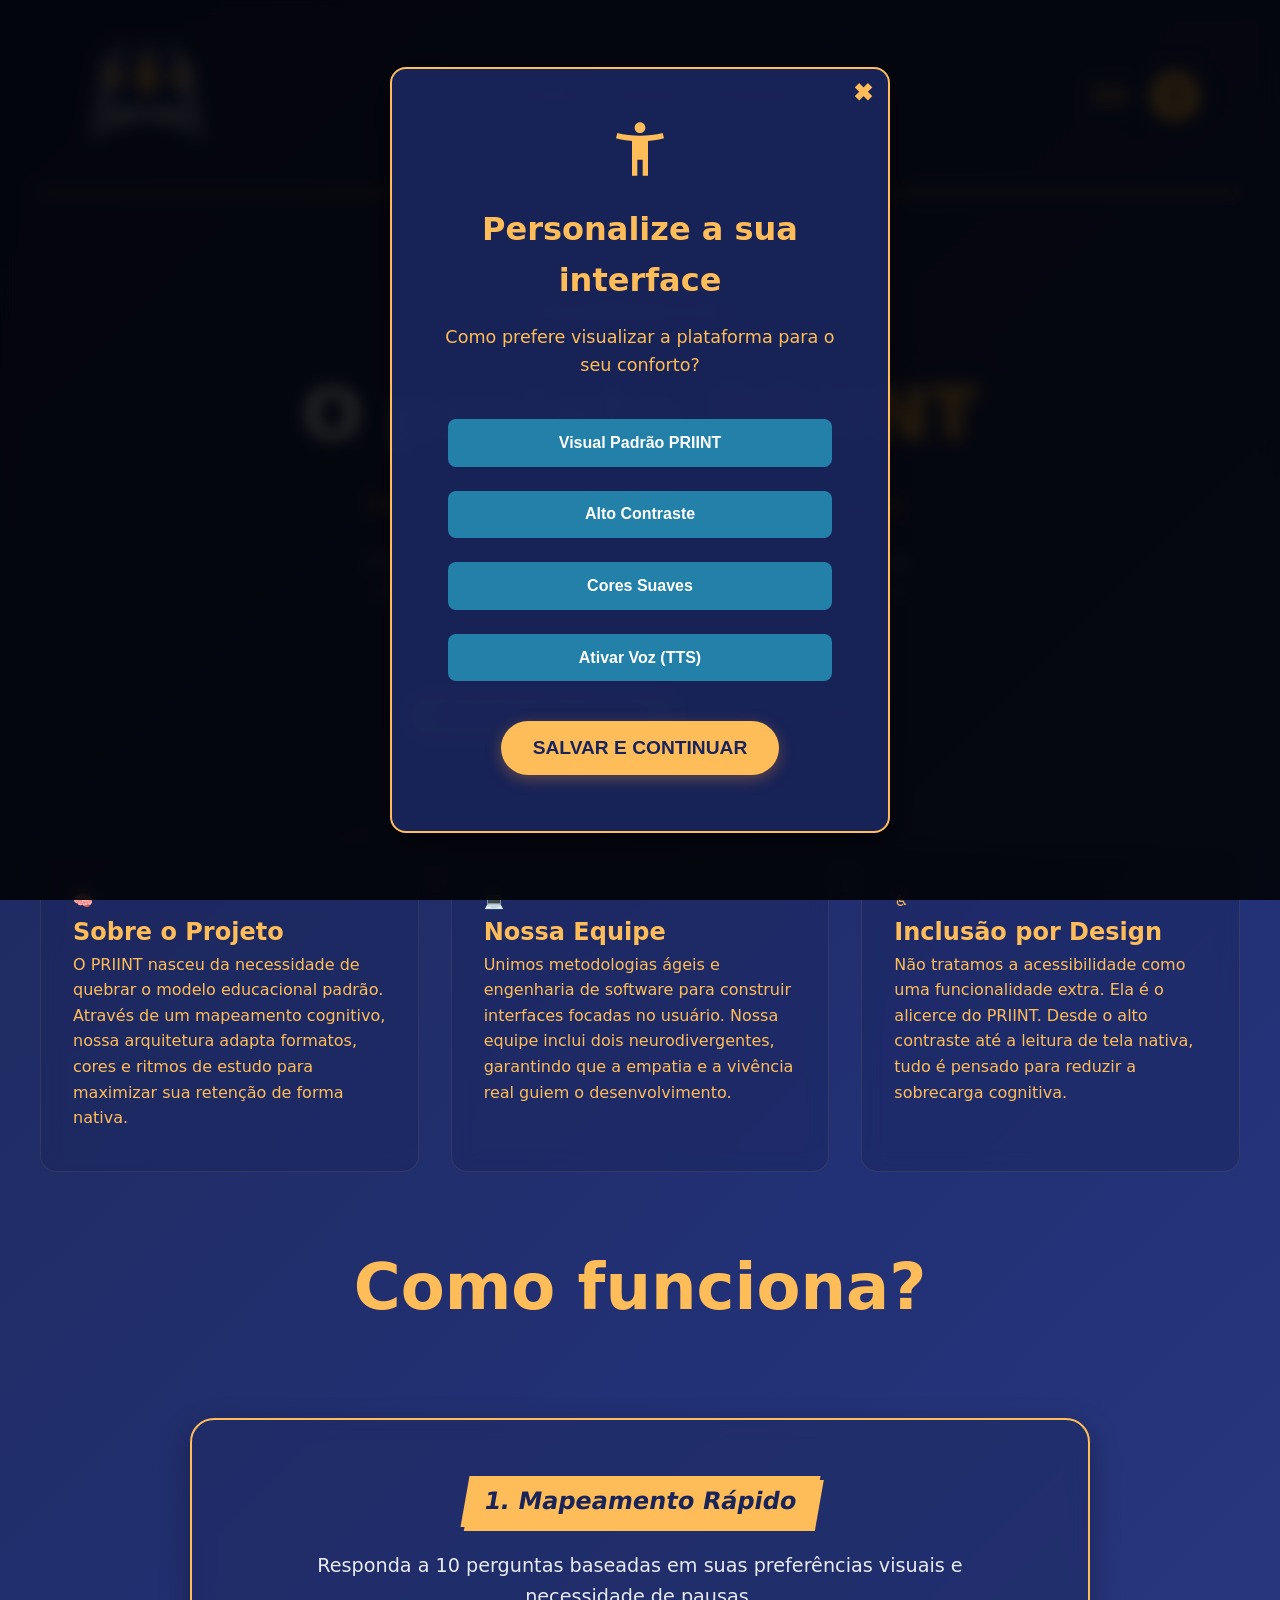
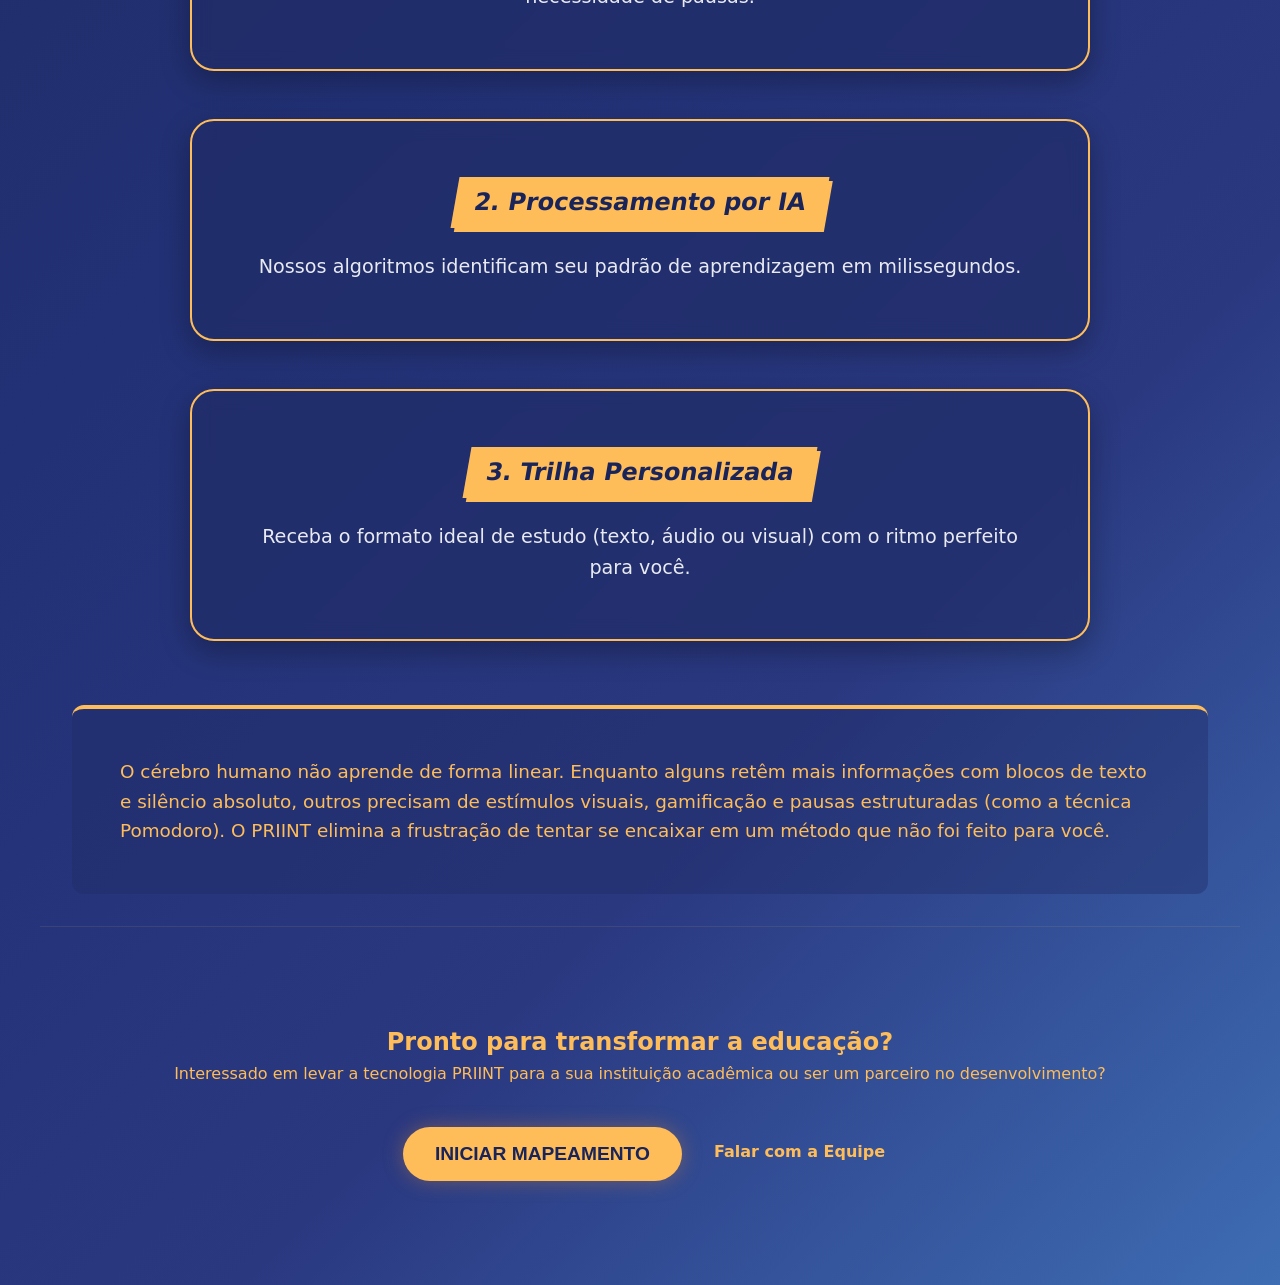
==== commit 1347b327: "addedicons" ====
--- a/index.html
+++ b/index.html
@@ -5,6 +5,11 @@
     <meta name="viewport" content="width=device-width, initial-scale=1.0">
     <title>O projeto PRIINT</title>
     <link rel="stylesheet" href="homepage.css">
+    <link rel="icon" type="image/png" href="/favicon-96x96.png" sizes="96x96" />
+    <link rel="icon" type="image/svg+xml" href="/favicon.svg" />
+    <link rel="shortcut icon" href="/favicon.ico" />
+    <link rel="apple-touch-icon" sizes="180x180" href="/apple-touch-icon.png" />
+    <link rel="manifest" href="/site.webmanifest" />
 </head>
 <body>
     <header class="container">
@@ -179,3 +184,4 @@
     <script src="homepage.js" defer></script>
 </body>
 </html>
+ 
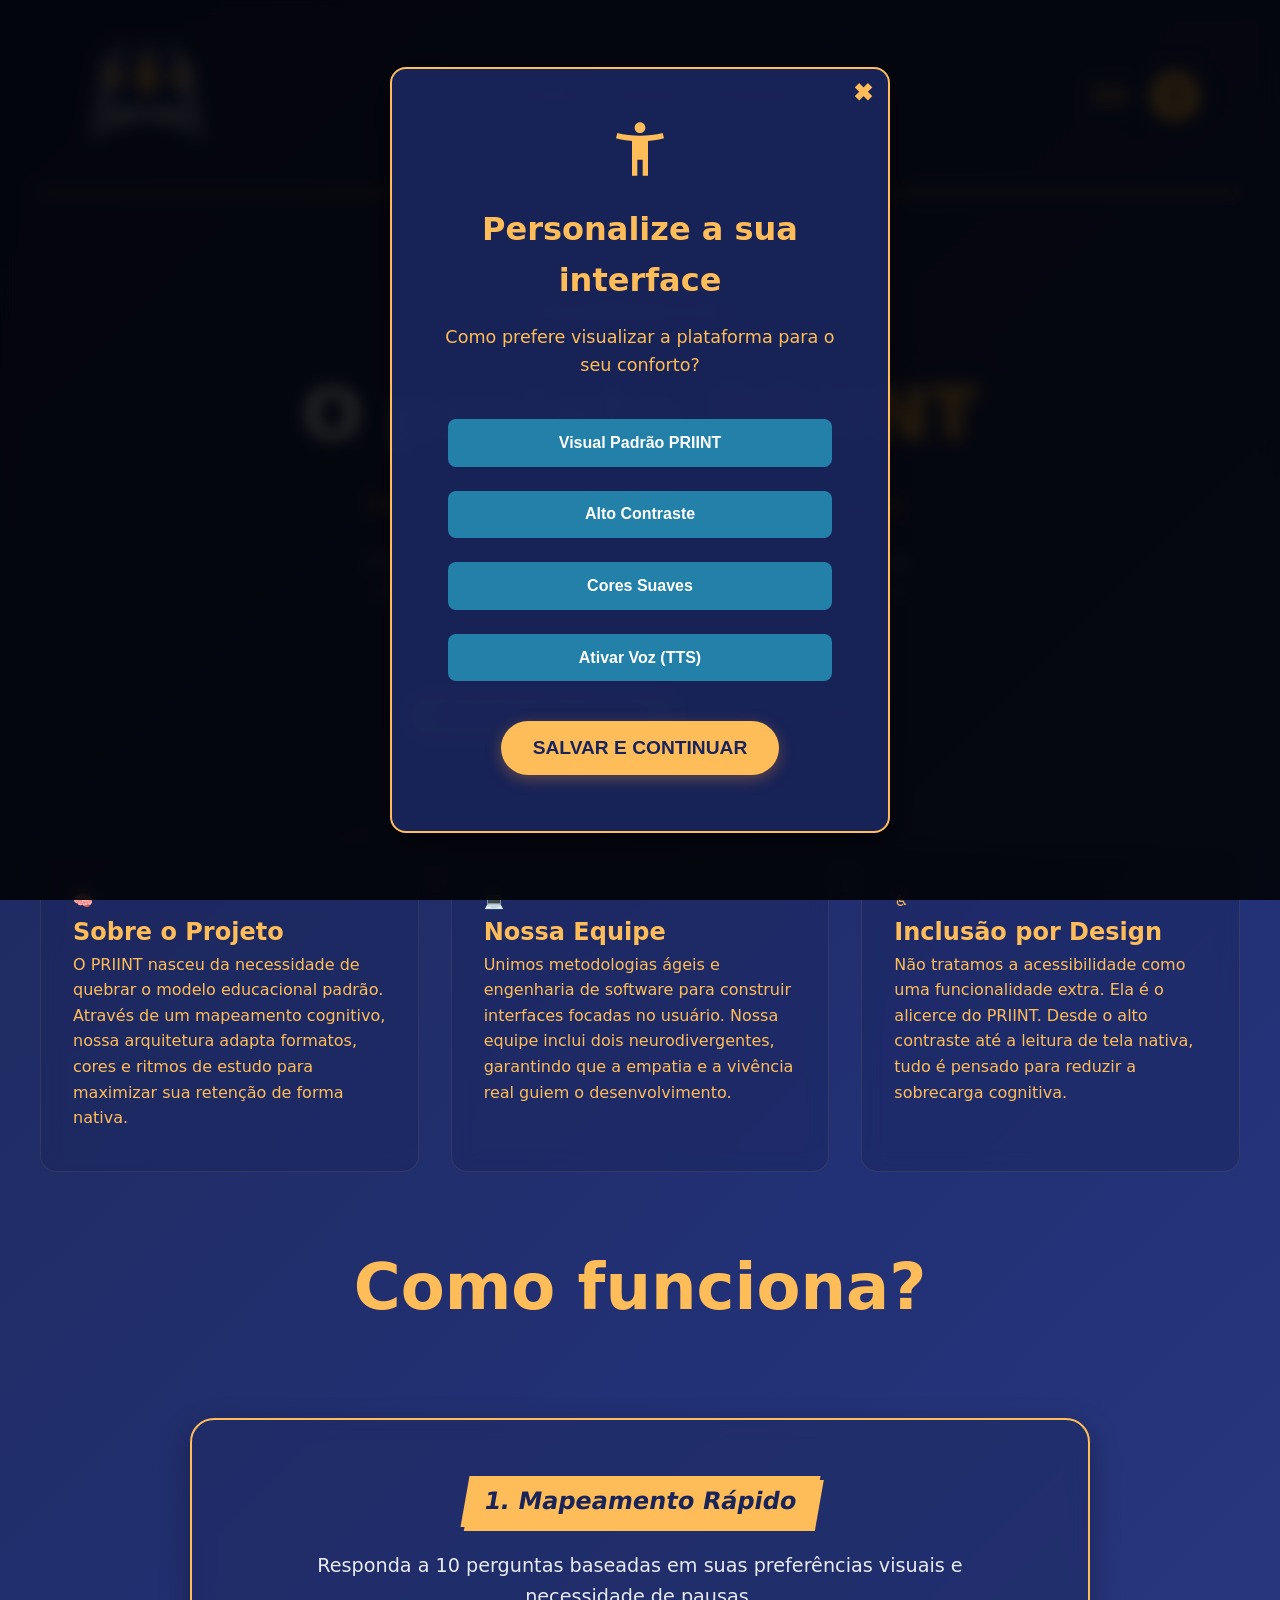
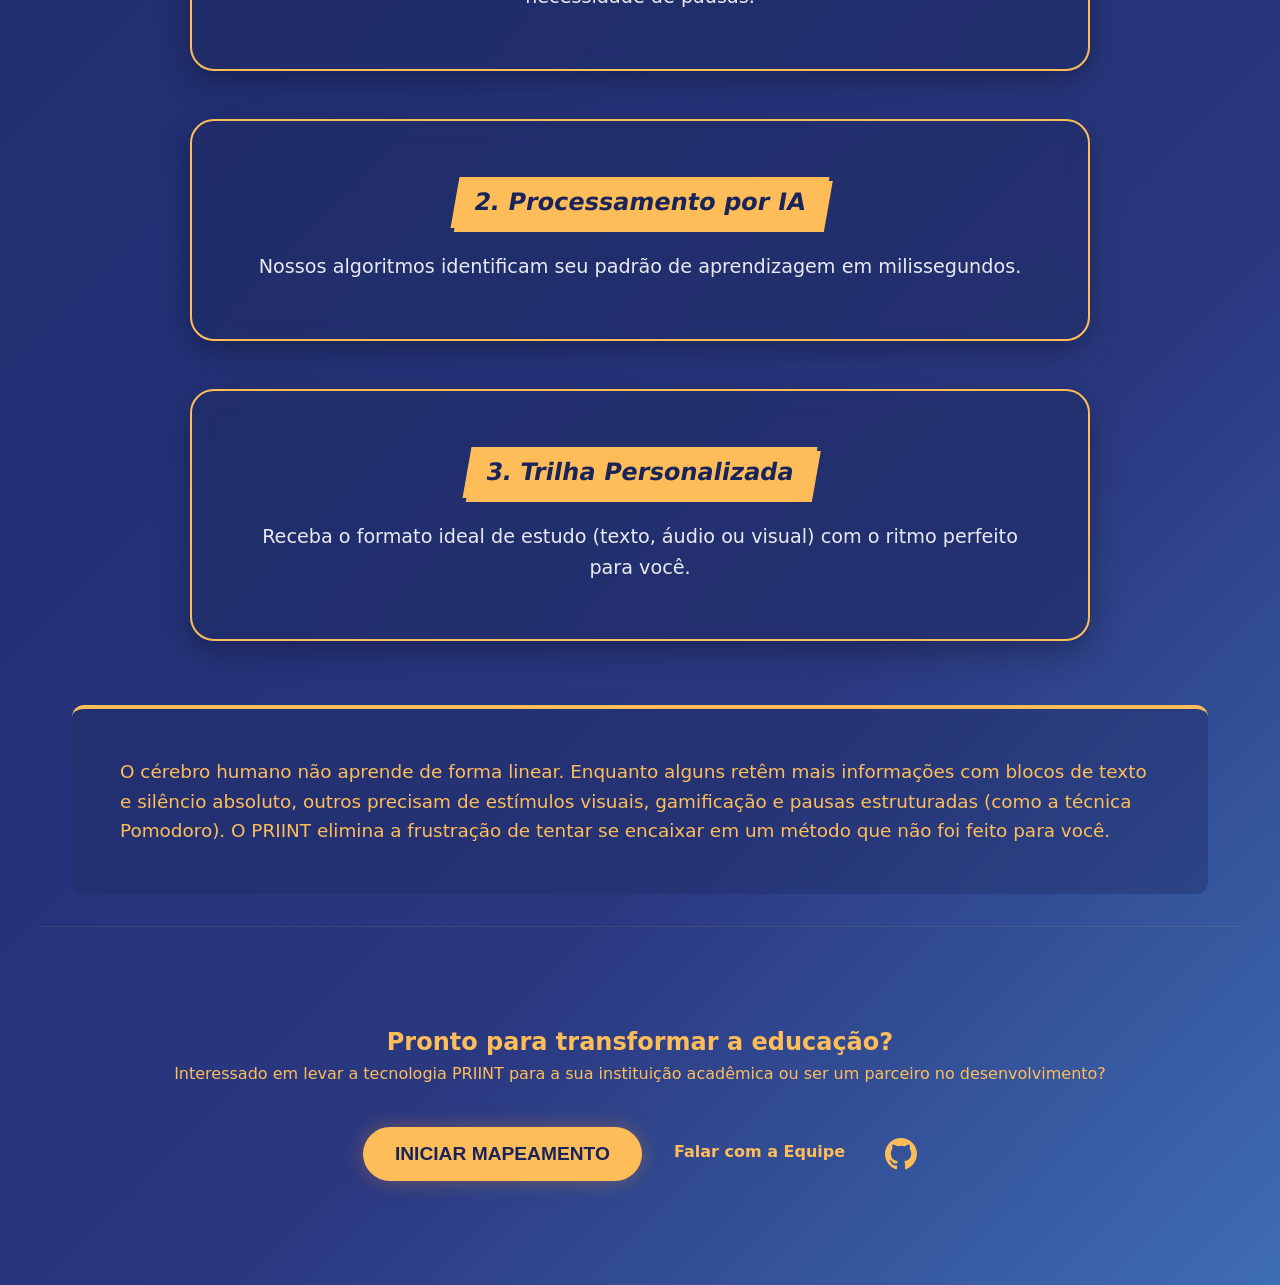
==== commit 246ea2c0: "githubadded" ====
--- a/index.html
+++ b/index.html
@@ -1,6 +1,18 @@
 <!DOCTYPE html>
 <html lang="pt-br">
 <head>
+    <meta name="description" content="O PRIINT é uma plataforma que utiliza IA e mapeamento cognitivo para criar jornadas de aprendizado adaptadas ao seu cérebro.">
+    <meta property="og:type" content="website">
+    <meta property="og:url" content="https://thepriintproject.com.br/">
+    <meta property="og:title" content="Projeto PRIINT | Acessibilidade & IA">
+    <meta property="og:description" content="Construímos jornadas de aprendizado que se moldam ao seu cérebro, não o contrário. Faça seu mapeamento cognitivo agora.">
+    <meta property="og:image" content="https://thepriintproject.com.br/banner.png">
+    <meta property="twitter:card" content="summary_large_image">
+    <meta property="twitter:url" content="https://thepriintproject.com.br/">
+    <meta property="twitter:title" content="Projeto PRIINT | Acessibilidade & IA">
+    <meta property="twitter:descripti
+    on" content="Construímos jornadas de aprendizado que se moldam ao seu cérebro, não o contrário. Faça seu mapeamento cognitivo agora.">
+    <meta property="twitter:image" content="https://thepriintproject.com.br/banner.png">
     <meta charset="UTF-8">
     <meta name="viewport" content="width=device-width, initial-scale=1.0">
     <title>O projeto PRIINT</title>
@@ -114,6 +126,12 @@
                 <div class="hero-actions" style="margin-top: 2rem;">
                     <button class="primary-btn glow-effect" onclick="goToQuestionnaire()" data-i18n="btnStart">Iniciar Mapeamento</button>
                     <a href="mailto:valengamateus1@gmail.com" class="secondary-btn" data-i18n="btnContact">Falar com a Equipe</a>
+                    
+                    <a href="https://github.com/TyxMatty/The-PRIINT-Project" target="_blank" rel="noopener noreferrer" class="github-icon-btn" aria-label="Acessar repositório do PRIINT no GitHub" title="Ver código no GitHub">
+                        <svg xmlns="http://www.w3.org/2000/svg" width="32" height="32" fill="currentColor" viewBox="0 0 16 16">
+                            <path d="M8 0C3.58 0 0 3.58 0 8c0 3.54 2.29 6.53 5.47 7.59.4.07.55-.17.55-.38 0-.19-.01-.82-.01-1.49-2.01.37-2.53-.49-2.69-.94-.09-.23-.48-.94-.82-1.13-.28-.15-.68-.52-.01-.53.63-.01 1.08.58 1.23.82.72 1.21 1.87.87 2.33.66.07-.52.28-.87.51-1.07-1.78-.2-3.64-.89-3.64-3.95 0-.87.31-1.59.82-2.15-.08-.2-.36-1.02.08-2.12 0 0 .67-.21 2.2.82.64-.18 1.32-.27 2-.27.68 0 1.36.09 2 .27 1.53-1.04 2.2-.82 2.2-.82.44 1.1.16 1.92.08 2.12.51.56.82 1.27.82 2.15 0 3.07-1.87 3.75-3.65 3.95.29.25.54.73.54 1.48 0 1.07-.01 1.93-.01 2.2 0 .21.15.46.55.38A8.012 8.012 0 0 0 16 8c0-4.42-3.58-8-8-8z"/>
+                        </svg>
+                    </a>
                 </div>
             </section>
         </section>                        
--- a/homepage.css
+++ b/homepage.css
@@ -188,7 +188,7 @@
    5. MODAIS E FORMULÁRIOS
 ========================================= */
 .modal-overlay { 
-    display: none; 
+    display: flex; 
     position: fixed; 
     top: 0; 
     left: 0; 
@@ -199,8 +199,14 @@
     justify-content: center; 
     align-items: center; 
     backdrop-filter: blur(8px); 
-}
-
+    opacity: 0;
+    visibility: hidden;
+    transition: opacity 0.8s ease-in-out, visibility 0.8s ease-in-out;
+}
+.modal-overlay.show {
+    opacity: 1;
+    visibility: visible;
+}
 .modal-content { 
     background: rgba(25, 36, 91, 0.95); 
     padding: 3rem; 
@@ -414,6 +420,20 @@
     gap: 1.5rem; 
     align-items: center; 
 }
+.github-icon-btn {
+    color: var(--text-color);
+    transition: transform 0.3s ease, color 0.3s ease;
+    display: flex;
+    align-items: center;
+    justify-content: center;
+    padding: 0.5rem;
+    margin-left: 0.5rem;
+}
+
+.github-icon-btn:hover {
+    color: #ffffff;
+    transform: scale(1.15) rotate(5deg); 
+}
 
 .glow-effect { 
     box-shadow: 0 0 20px rgba(210, 129, 55, 0.4); 
